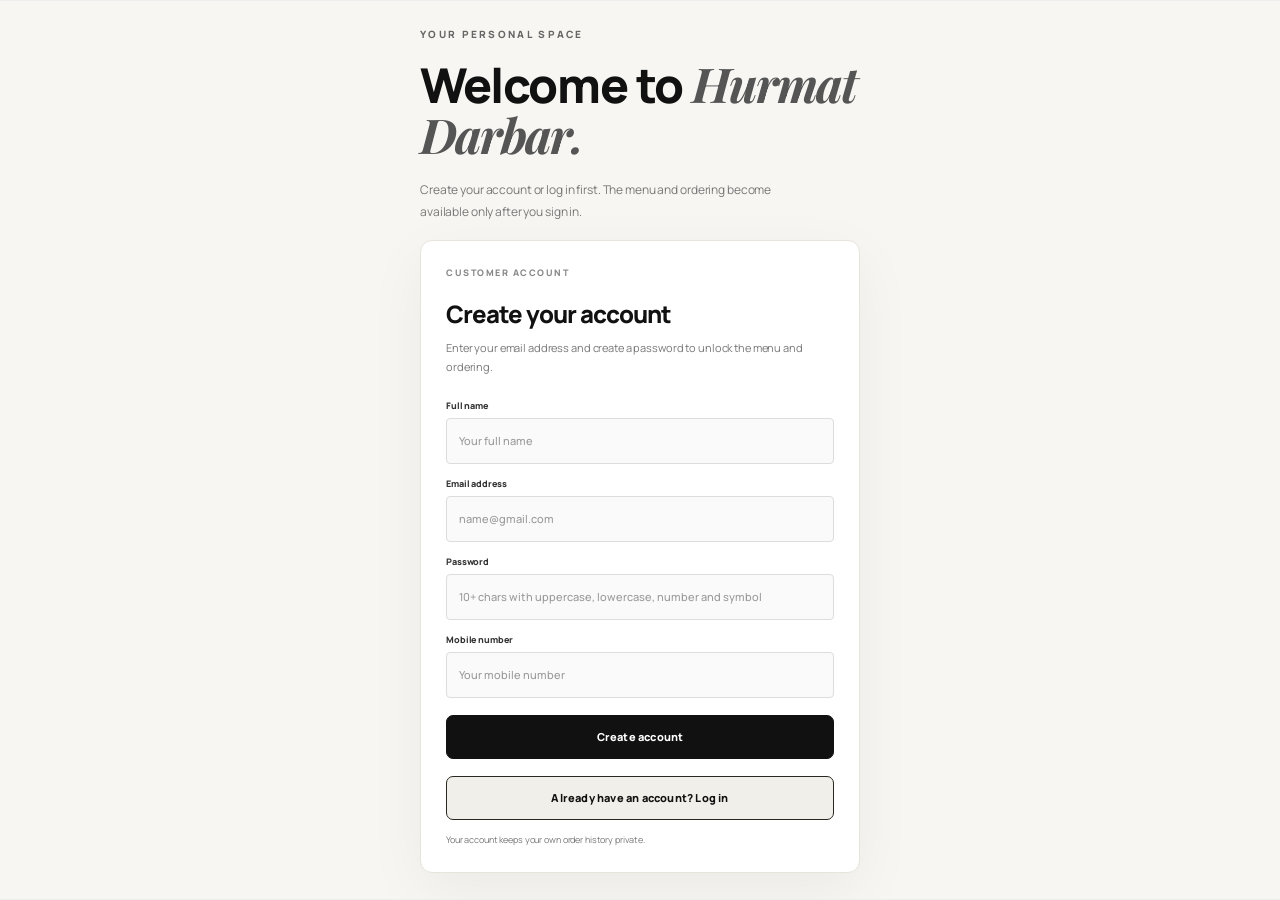
==== hurmat-darbar/index.html @ 120ab7a5 "Add customer notification center and alerts controls" ====
<!doctype html>
<html lang="en">
<head>
<meta charset="utf-8"><meta name="viewport" content="width=device-width,initial-scale=1"><meta name="theme-color" content="#ffffff">
<meta name="description" content="Order food online from Hurmat Darbar, Uri. Browse the menu, add favourites to your bag and place your order.">
<title>Order Online | Hurmat Darbar</title>
<link rel="preconnect" href="https://fonts.googleapis.com"><link rel="preconnect" href="https://fonts.gstatic.com" crossorigin>
<link href="https://fonts.googleapis.com/css2?family=Manrope:wght@400;500;600;700;800&family=Playfair+Display:wght@600;700;800&display=swap" rel="stylesheet">
<link rel="stylesheet" href="styles.css?v=customer-auth-fix-20261101-8">
<style id="mandatory-customer-auth-lock">body.customer-locked{overflow:hidden!important}body.customer-locked>header,body.customer-locked>footer,body.customer-locked>main>*:not(#my-account),body.customer-locked>#cart-panel,body.customer-locked>#cart-scrim,body.customer-locked>#mobile-cart-bar,body.customer-locked>#order-success{display:none!important}body.customer-locked>main{display:block!important}body.customer-locked #my-account{position:fixed!important;inset:0!important;z-index:99999!important;display:flex!important;flex-direction:column!important;justify-content:center!important;overflow-y:auto!important;margin:0!important;padding:28px 18px!important;background:#f7f6f2!important;color:#171717!important}</style><link rel="manifest" href="manifest.webmanifest"><link rel="icon" href="assets/hurmat-logo-repo.png" type="image/png">
<link rel="apple-touch-icon" href="assets/hurmat-logo-repo.png"><meta name="apple-mobile-web-app-capable" content="yes"><meta name="apple-mobile-web-app-status-bar-style" content="default">
</head>
<body class="customer-locked">
<header class="top">
  <a class="logo" href="#home" aria-label="Hurmat Darbar home"><img class="brand-logo" src="assets/hurmat-logo-repo.png" alt="Hurmat Darbar logo" width="48" height="48"><span>HURMAT <b>DARBAR</b><small>URI · JAMMU & KASHMIR</small></span></a>
  <nav aria-label="Main navigation"><a href="#menu">Order food</a><a href="#services">Reservations</a><a href="#my-account">My Account</a><a href="#my-orders">My Orders</a><a href="#visit">Find us</a></nav>
  <button class="cart-trigger" id="open-cart" type="button">Your bag <b id="cart-count">0</b></button>
  <a class="top-cta" href="tel:+919797151590">Call restaurant ↗</a>
  <button class="hamb" type="button" aria-label="Toggle navigation">☰</button>
</header>
<main id="home">
  <section class="menu" id="menu">
    <div class="section-head"><div><p class="eyebrow">HURMAT DARBAR · URI</p><h2>Our <span>Menu.</span></h2><p class="menu-intro">Fresh choices from our restaurant. Select your favourites to order.</p></div></div>
    <div class="menu-discovery"><div class="menu-search-label"><b>Find a dish</b></div></div>
    <div class="categories" id="menu-categories" aria-label="Menu categories"><button class="chip active" data-cat="all">All items</button></div>
    <div id="menu-status" class="menu-status" role="status">Loading the live restaurant menu…</div>
    <div id="menu-grid" class="menu-grid" aria-live="polite"></div>
    <div class="menu-end"><span>HURMAT DARBAR · URI</span><span>More dishes. More reasons to gather.</span></div>
  </section>
<section class="customer-tools" id="services">
    <div class="section-head"><div><p class="eyebrow">A LITTLE MORE SERVICE</p><h2>Here when<br><span>you need us.</span></h2></div><span class="menu-side-note"><span>02 / SERVICES</span><b>Stay connected<br>with our team.</b></span></div>
    <div class="service-grid">
      <form class="service-card" id="reservation-form"><div class="service-kicker">01 · TABLE BOOKINGS</div><h3>Book a table</h3><p>Send a reservation request. Our restaurant team will confirm it with you.</p><label for="res-name">Your name</label><input id="res-name" required minlength="2" maxlength="80" placeholder="Full name"><label for="res-phone">Mobile number</label><input id="res-phone" required type="tel" inputmode="tel" placeholder="10-digit mobile number"><div class="service-two"><div><label for="res-party">Guests</label><input id="res-party" type="number" min="1" max="30" value="2" required></div><div><label for="res-time">Date and time</label><input id="res-time" type="datetime-local" required></div></div><label for="res-notes">Notes (optional)</label><textarea id="res-notes" maxlength="300" placeholder="Any special request"></textarea><button class="btn primary" type="submit">Request a table ↗</button><small id="res-message">Your request is sent to the restaurant for confirmation.</small></form>
      <form class="service-card" id="tracking-form"><div class="service-kicker">02 · ORDER UPDATES</div><h3>Track your order</h3><p>Already placed an order? Use the tracking reference from your confirmation.</p><label for="tracking-token">Tracking reference</label><input id="tracking-token" required minlength="16" maxlength="80" placeholder="Paste your tracking reference"><button class="btn primary" type="submit">Find my order ↗</button><div id="tracking-result" class="tracking-result" aria-live="polite"></div><small>Keep your tracking reference private. Anyone with it can view the order status.</small></form>
    </div>
  </section>
  <section class="customer-tools" id="my-account">
    <div class="section-head"><div><p class="eyebrow">YOUR PERSONAL SPACE</p><h2>Welcome to <span>Hurmat Darbar.</span></h2><p class="menu-intro">Create your account or log in first. The menu and ordering become available only after you sign in.</p></div></div>
    <div class="service-grid">
      <form class="service-card" id="customer-auth-form">
        <div class="service-kicker">CUSTOMER ACCOUNT</div><h3 id="customer-auth-title">Create your account</h3>
        <p id="customer-auth-help">Enter your email address and create a password to unlock the menu and ordering.</p>
        <label for="account-name">Full name</label><input id="account-name" autocomplete="name" maxlength="80" placeholder="Your full name">
        <label for="account-email">Email address</label><input id="account-email" type="email" autocomplete="email" required placeholder="name@gmail.com">
        <label for="account-password">Password</label><input id="account-password" type="password" autocomplete="new-password" minlength="10" required placeholder="10+ chars with uppercase, lowercase, number and symbol">
        <label for="account-phone">Mobile number</label><input id="account-phone" type="tel" inputmode="tel" autocomplete="tel" maxlength="20" placeholder="Your mobile number">
        <button class="btn primary" id="customer-auth-submit" type="submit">Create account</button>
        <button class="btn ghost" id="customer-auth-switch" type="button">Already have an account? Log in</button>
        
        <small id="customer-auth-message" role="status">Your account keeps your own order history private.</small>
      </form>
      <div class="service-card" id="customer-profile-card">
        <div class="service-kicker">PROFILE & SUPPORT</div><h3>Your profile</h3><p id="customer-profile-summary">Sign in to view and update your customer details.</p>
        <label for="profile-name">Display name</label><input id="profile-name" maxlength="80" placeholder="Your name">
        <label for="profile-phone">Mobile number</label><input id="profile-phone" type="tel" maxlength="20" placeholder="Mobile number">
        <button class="btn primary" id="profile-save" type="button">Save profile</button>
        <button class="btn ghost" id="customer-auth-logout" type="button" hidden>Log out</button>
        <div class="service-kicker" style="margin-top:18px">CONTACT SUPPORT</div>
        <p>For order changes, cancellations and refund questions, contact the restaurant team.</p>
        <p><a href="tel:+919797151590">Call +91 97971 51590</a><br><a href="mailto:darbarhurmat@gmail.com">Email support</a></p>
      </div>
    </div>
  </section>
  <section class="customer-tools my-orders-section" id="my-orders">
    <div class="section-head"><div><p class="eyebrow">YOUR HURMAT DARBAR ACCOUNT</p><h2>My <span>Orders.</span></h2><p class="menu-intro">Your order status and payment verification update automatically.</p></div></div>
    <div id="my-orders-list" class="my-orders-list" aria-live="polite"><p class="my-orders-empty">Loading your orders…</p></div>
  </section>
  <section class="customer-tools" id="customer-notifications" hidden><div class="section-head"><div><p class="eyebrow">LIVE ORDER UPDATES</p><h2>Your <span>Notifications.</span></h2><p class="menu-intro">Order, delivery, availability and refund updates in one place.</p></div><button class="btn ghost" id="enable-customer-alerts" type="button">Enable browser alerts</button></div><div id="customer-notifications-list" class="customer-notifications-list" aria-live="polite"><p class="my-orders-empty">Sign in to view notifications.</p></div><small class="notification-note">Browser alerts work while this website is open. Background push notifications require additional secure server configuration.</small></section>
  <section class="visit" id="visit"><div><p class="eyebrow">COME BY AND SAY HELLO</p><h2>Meet us<br><span>in Uri.</span></h2><p>For questions about your order, delivery coverage or reservations, contact the restaurant team.</p><a class="btn light" href="https://www.google.com/maps/search/?api=1&query=Hurmat+Darbar+Uri+Jammu+Kashmir" target="_blank" rel="noopener">Get directions ↗</a></div><div class="details"><div><small>ADDRESS</small><p>Opposite Tehsil,<br>Uri, Baramulla, J&K – 193123</p></div><div><small>PHONE</small><p><a href="tel:+919797151590">+91 97971 51590</a></p></div><div><small>EMAIL</small><p><a href="mailto:darbarhurmat@gmail.com">darbarhurmat@gmail.com</a></p></div><div><small>HOURS</small><p>Every day<br>9:00 AM – 11:00 PM</p></div></div></section>
</main>
<aside class="cart-panel" id="cart-panel" aria-label="Your shopping bag" aria-modal="true">
  <div class="cart-head"><div><p class="eyebrow">YOUR ORDER</p><h2>Your <span>cart.</span></h2><small id="cart-header-count" class="cart-header-count">0 items</small></div><button id="close-cart" type="button" aria-label="Close cart">×</button></div>
  <div id="cart-lines" class="cart-lines"></div>
  <div class="cart-summary">
    <div class="summary-title">Order summary</div>
    <p>Subtotal <b id="cart-subtotal">₹0</b></p><p>Delivery fee <b id="delivery-fee-label">₹30</b></p><p class="cart-total">Total <b id="cart-total">₹0</b></p>
    <small class="fee-note">Final delivery coverage and fee are checked by the restaurant system.</small>
    <div class="checkout-fields"><div class="checkout-title">Delivery details</div>
      <label for="customer-name">Your name</label><input id="customer-name" autocomplete="name" placeholder="Enter your full name">
      <label for="customer-phone">Mobile number</label><input id="customer-phone" type="tel" inputmode="tel" autocomplete="tel" placeholder="10-digit mobile number">
      <label for="customer-address">Delivery address / landmark</label><textarea id="customer-address" autocomplete="street-address" placeholder="House, street, landmark, Uri"></textarea>
      <label for="customer-notes">Order notes (optional)</label><textarea id="customer-notes" placeholder="Any special request"></textarea>
    </div>
    <button id="checkout" class="checkout-btn" type="button">Place order</button>
    <small id="order-footnote">Your order is sent securely to the restaurant. Available payment methods are shown here.</small>
  </div>
</aside>
<div id="cart-scrim" class="cart-scrim"></div>
<button id="mobile-cart-bar" class="mobile-cart-bar" type="button" aria-label="Open your bag"><span><b id="mobile-cart-count">0 items</b><small>View your bag</small></span><strong id="mobile-cart-total">₹0</strong><span class="mobile-cart-arrow">→</span></button>
<div id="order-success" class="order-success" role="dialog" aria-modal="true" aria-labelledby="success-title" hidden>
  <div class="success-card"><div class="success-mark">✓</div><p class="eyebrow">ORDER RECEIVED</p><h2 id="success-title">You're all set.</h2><p id="success-copy">Your order has been sent to Hurmat Darbar.</p><div class="success-reference"><small>YOUR TRACKING REFERENCE</small><code id="success-token"></code><button id="copy-tracking" type="button">Copy reference</button></div><button id="success-close" class="checkout-btn" type="button">Continue browsing</button></div>
</div>
<nav class="customer-bottom-nav" id="customer-bottom-nav" aria-label="Customer dashboard" hidden><button type="button" data-customer-tab="menu"><span>⌂</span><small>Menu</small></button><button type="button" data-customer-tab="profile" class="active"><span>◉</span><small>My Profile</small></button><button type="button" data-customer-tab="orders"><span>▤</span><small>My Orders</small></button><button type="button" data-customer-tab="notifications"><span>♢</span><small>Alerts <b id="customer-notification-count" hidden>0</b></small></button></nav>
<footer><a class="logo" href="#home"><img class="brand-logo" src="assets/hurmat-logo-repo.png" alt="Hurmat Darbar logo" width="48" height="48"><span>HURMAT <b>DARBAR</b><small>URI · JAMMU & KASHMIR</small></span></a><p>Good food. Warm hospitality. Memorable moments.</p><span>© <span id="year"></span> Hurmat Darbar · <a href="tel:+919797151590" aria-label="Contact restaurant">Contact restaurant</a></span></footer>
<script type="module" src="script.js?v=customer-auth-fix-20261101-8"></script>
</body></html>
---- hurmat-darbar/styles.css ----
@import url('https://fonts.googleapis.com/css2?family=Manrope:wght@400;500;600;700;800&family=DM+Serif+Display:ital@0;1&display=swap');
:root{--ink:#211f18;--muted:#777367;--cream:#f5f1e8;--paper:#fbf9f4;--gold:#b58a4b;--line:#ded8ca}*{box-sizing:border-box}html{scroll-behavior:smooth}body{margin:0;background:var(--paper);color:var(--ink);font-family:'DM Sans',sans-serif}a{color:inherit;text-decoration:none}.top{height:88px;padding:0 7vw;display:flex;align-items:center;justify-content:space-between;border-bottom:1px solid var(--line);background:#fbf9f4;position:sticky;top:0;z-index:5}.logo{display:flex;align-items:center;gap:12px;font-size:13px;letter-spacing:2px}.logo small{display:block;font-size:8px;letter-spacing:2.2px;color:var(--muted);margin-top:5px}.seal{width:42px;height:42px;border:1px solid var(--gold);border-radius:50%;display:grid;place-items:center;color:var(--gold);font-family:'Playfair Display';font-size:17px}.top nav{display:flex;gap:35px;font-size:12px;color:#5f5a4f}.top nav a:hover,.details a:hover{color:var(--gold)}.top-cta{font-size:11px;border-bottom:1px solid var(--gold);padding:10px 0}.hamb{display:none;background:none;border:0;font-size:23px}.hero{min-height:610px;background:var(--cream);padding:80px 10vw;display:grid;grid-template-columns:1fr 1fr;gap:6vw;align-items:center;overflow:hidden}.eyebrow{font-size:9px;letter-spacing:3px;font-weight:700;color:var(--gold)}h1,h2{font-family:'Playfair Display',serif;font-weight:500;letter-spacing:-1.8px}h1{font-size:clamp(48px,6vw,79px);line-height:1.06;margin:25px 0}h1 i,h2 i{color:var(--gold);font-weight:500}.lead{max-width:420px;color:#706b60;line-height:1.9;font-size:14px}.actions{display:flex;gap:13px;margin-top:32px}.btn{display:inline-flex;gap:24px;align-items:center;padding:16px 21px;font-size:11px;font-weight:700;transition:.25s}.btn:hover{transform:translateY(-3px)}.gold{background:var(--gold);color:white}.outline{border:1px solid #c8c0b1}.hours{font-size:9px;letter-spacing:1.5px;color:var(--muted);margin-top:45px}.hours b{color:var(--ink);margin-left:12px}.dot{display:inline-block;width:7px;height:7px;background:#68875c;border-radius:50%;margin-right:9px}.hero-art{height:430px;position:relative;display:grid;place-items:center}.art-frame{width:min(100%,430px);height:390px;background:#403a2b;padding:15px;transform:rotate(2deg);box-shadow:0 25px 65px #38302025}.art-inner{height:100%;border:1px solid #c9a66c88;display:flex;flex-direction:column;align-items:center;justify-content:center;color:#f7edda;text-align:center;background:radial-gradient(ellipse at center,#6d5a3d,#29271f 70%)}.art-kicker,.art-sub{font-size:9px;letter-spacing:4px;color:#d7b77e}.art-big{font-family:'Playfair Display';font-size:48px;line-height:1.15;margin:35px 0}.art-stamp{position:absolute;bottom:4px;right:-10px;background:#b58a4b;color:white;border-radius:50%;width:105px;height:105px;display:grid;place-items:center;text-align:center;font-size:9px;letter-spacing:2px;line-height:1.7;transform:rotate(10deg)}.intro{text-align:center;padding:115px 20px}.intro h2,.section-head h2,.visit h2{font-size:clamp(39px,5vw,58px);line-height:1.14;margin:20px 0}.intro>p:last-child{max-width:510px;margin:auto;color:var(--muted);font-size:13px;line-height:2}.menu{background:#f0ece3;padding:90px 10vw}.section-head{display:flex;align-items:end;justify-content:space-between}.menu-tag{font-size:9px;letter-spacing:2px;color:var(--muted);padding-bottom:22px}.categories{display:flex;gap:9px;flex-wrap:wrap;margin:35px 0 25px}.chip{border:1px solid #d5cebf;background:transparent;padding:11px 15px;border-radius:30px;font:11px 'DM Sans';color:#625d52;cursor:pointer}.chip.active,.chip:hover{background:var(--ink);color:white;border-color:var(--ink)}.menu-note{background:#faf8f2;border:1px solid var(--line);padding:32px;display:flex;gap:22px;align-items:flex-start}.note-icon{font-size:25px;color:var(--gold)}.menu-note h3{font-family:'Playfair Display';font-size:22px;font-weight:500;margin:0 0 9px}.menu-note p,.menu-foot{font-size:12px;color:var(--muted);line-height:1.9;margin:0}.menu-foot{margin-top:20px}.menu-foot a{color:var(--ink);text-decoration:underline}.visit{padding:100px 10vw;display:grid;grid-template-columns:1fr 1fr;gap:10vw}.visit>div:first-child>p:not(.eyebrow){font-size:13px;line-height:1.9;color:var(--muted);max-width:350px;margin-bottom:28px}.dark{background:var(--ink);color:white}.details{display:grid;grid-template-columns:1fr 1fr;gap:35px;align-content:center}.details small{font-size:9px;letter-spacing:2px;color:var(--gold)}.details p{font-size:12px;line-height:1.9;color:#696457}footer{border-top:1px solid var(--line);padding:35px 7vw;display:flex;align-items:center;justify-content:space-between}footer>p,footer>span{font-size:10px;color:var(--muted)}@media(max-width:760px){.top{height:72px;padding:0 6vw}.top nav,.top-cta{display:none}.hamb{display:block}.top.nav-open nav{display:flex;position:absolute;top:71px;left:0;right:0;background:var(--paper);padding:22px 7vw;flex-direction:column;gap:20px;border-bottom:1px solid var(--line)}.hero{padding:65px 7vw 55px;grid-template-columns:1fr;gap:35px}.hero-art{height:330px}.art-frame{height:300px}.art-big{font-size:39px}.intro{padding:80px 8vw}.menu{padding:70px 7vw}.section-head{display:block}.menu-tag{display:block;padding:0}.visit{padding:75px 7vw;grid-template-columns:1fr;gap:35px}.details{gap:20px}footer{padding:30px 7vw;gap:20px;flex-wrap:wrap}footer>p{order:3;width:100%}}
.menu-status{padding:24px 0;color:var(--muted);font-size:13px}.menu-grid{display:grid;grid-template-columns:repeat(2,minmax(0,1fr));gap:14px}.menu-card{background:#fbf9f4;border:1px solid var(--line);padding:20px;display:flex;justify-content:space-between;gap:14px;align-items:flex-start}.menu-card h3{font:500 18px 'Playfair Display',serif;margin:0 0 7px}.menu-card p{font-size:11px;line-height:1.6;color:var(--muted);margin:0}.menu-card .price{white-space:nowrap;font-size:12px;font-weight:700;color:var(--gold)}.menu-card .variant{display:block;font-size:10px;color:var(--muted);margin-top:5px}.menu-card .food-tag{display:inline-block;font-size:8px;letter-spacing:1px;text-transform:uppercase;color:#68875c;margin-bottom:8px}.menu-card .food-tag.nonveg{color:#a65c4d}.menu-empty{padding:25px;background:#fbf9f4;color:var(--muted);font-size:13px}@media(max-width:600px){.menu-grid{grid-template-columns:1fr}.menu-card{padding:17px}}
.cart-trigger{border:1px solid var(--line);background:#fff;padding:11px 15px;font:600 11px 'DM Sans';cursor:pointer}.cart-trigger b{background:var(--ink);color:#fff;padding:4px 7px;border-radius:50%;margin-left:6px}.menu-tools{margin:24px 0}.menu-search{width:min(100%,360px);padding:13px;border:1px solid var(--line);background:#fff;font:12px 'DM Sans'}.menu-grid{grid-template-columns:repeat(3,minmax(0,1fr));gap:18px}.menu-card{display:block;padding:0;overflow:hidden;background:#fff}.food-photo{height:170px;background:#e8e0d2 center/cover no-repeat}.food-body{padding:17px}.food-body h3{font:600 18px 'Playfair Display';margin:0 0 8px}.food-body p{min-height:30px}.food-bottom{display:flex;justify-content:space-between;align-items:center;margin-top:15px}.price-stack{font-size:13px;font-weight:700}.price-stack small{display:block;color:var(--muted);font-size:10px;font-weight:400;margin-top:4px}.add-btn,.checkout-btn{border:0;background:var(--ink);color:white;padding:11px 15px;font:600 11px 'DM Sans';cursor:pointer}.cart-panel{position:fixed;z-index:20;right:0;top:0;width:min(440px,100%);height:100dvh;background:#fbf9f4;box-shadow:-15px 0 50px #0002;transform:translateX(110%);transition:.25s;padding:24px;display:flex;flex-direction:column}.cart-panel.open{transform:none}.cart-scrim{position:fixed;inset:0;background:#0007;z-index:19;opacity:0;pointer-events:none}.cart-scrim.open{opacity:1;pointer-events:auto}.cart-head{display:flex;justify-content:space-between;align-items:center;border-bottom:1px solid var(--line)}.cart-head h2{font:36px 'Playfair Display'}.cart-head button{border:0;background:none;font-size:30px}.cart-lines{overflow:auto;flex:1}.cart-line{display:flex;justify-content:space-between;align-items:center;padding:15px 0;border-bottom:1px solid var(--line);font-size:12px}.cart-line small{display:block;color:var(--muted);margin-top:5px}.qty-control{display:flex;align-items:center;gap:9px}.qty-control button{width:28px;height:28px;background:#fff;border:1px solid var(--line)}.cart-summary{border-top:1px solid var(--line);padding-top:12px}.cart-summary p{display:flex;justify-content:space-between;font-size:12px}.cart-summary .cart-total{font-size:17px;font-weight:bold}.cart-summary small{font-size:10px;color:var(--muted);line-height:1.6}.cart-summary label{display:block;font-size:10px;font-weight:bold;margin:10px 0 5px}.cart-summary input,.cart-summary textarea{width:100%;padding:11px;border:1px solid var(--line);font:12px 'DM Sans'}.checkout-btn{width:100%;margin:14px 0;background:var(--gold)}@media(max-width:900px){.menu-grid{grid-template-columns:repeat(2,minmax(0,1fr))}}@media(max-width:600px){.menu-grid{grid-template-columns:1fr}.cart-panel{padding:18px}}

/* Premium menu refresh */
:root{--ink:#191a17;--muted:#77786e;--cream:#f4f1e9;--paper:#fcfbf7;--gold:#a77b3d;--line:#e5e0d5}
body{font-family:'Manrope',sans-serif;letter-spacing:-.12px}
h1,h2,.intro h2,.section-head h2,.visit h2{font-family:'DM Serif Display',serif;letter-spacing:-1.2px}
.top{backdrop-filter:blur(18px);background:#fcfbf7ed;box-shadow:0 5px 24px #24211608}
.logo{font-weight:800;letter-spacing:1.6px}
.hero{background:linear-gradient(115deg,#f4f1e9 0%,#f8f5ed 55%,#ece5d8 100%)}
.hero-art .art-frame{border-radius:3px;box-shadow:0 28px 70px #30291c30}
.menu{background:#f5f2eb}
.menu .section-head h2{font-size:clamp(43px,5.2vw,64px)}
.categories{gap:10px}
.chip{border-radius:7px;background:#fcfbf7;font-weight:700;letter-spacing:.1px}
.chip.active,.chip:hover{background:#20211c}
.menu-grid{gap:20px}
.menu-card{border:1px solid #e7e2d8;border-radius:13px;box-shadow:0 7px 24px #29251a08;transition:transform .25s,box-shadow .25s;position:relative}
.menu-card:hover{transform:translateY(-5px);box-shadow:0 18px 38px #29251a15}
.food-photo{height:190px;background-color:#e8e2d6}
.food-body{padding:19px}
.food-body h3{font-family:'DM Serif Display',serif;font-size:21px;letter-spacing:-.2px}
.food-body p{font-size:11px;line-height:1.75;color:#77786e}
.food-bottom{gap:10px;align-items:center;flex-wrap:wrap}
.price-stack{font-size:14px;color:#24251f}
.add-btn{border-radius:7px;background:#20211c;padding:12px 18px;font-weight:800}
.add-btn:hover,.checkout-btn:hover{background:#9b713b}
.food-type{display:inline-flex;align-items:center;gap:6px;font:800 9px 'Manrope';letter-spacing:1px;text-transform:uppercase;margin-bottom:10px}
.food-type:before{content:"";width:9px;height:9px;border:1px solid currentColor;display:inline-block;border-radius:2px}
.food-type.veg{color:#287a45}.food-type.veg:before{background:#287a45;box-shadow:inset 0 0 0 2px #fff}
.food-type.nonveg{color:#b44a3d}.food-type.nonveg:before{background:#b44a3d;box-shadow:inset 0 0 0 2px #fff}
.variant-select{width:100%;margin-top:12px;padding:10px 11px;border:1px solid #e5e0d5;border-radius:6px;background:#fcfbf7;color:#34352e;font:600 11px 'Manrope'}
.cart-panel{border-radius:16px 0 0 16px}
.checkout-btn{border-radius:7px}
@media(max-width:600px){.food-photo{height:205px}.food-body{padding:17px}.menu-grid{gap:14px}}

.food-photo{position:relative;overflow:hidden}.food-photo-img{display:block;width:100%;height:100%;object-fit:cover}.food-photo.photo-unavailable{display:grid;place-items:center;color:#77786e;font-size:11px;background:linear-gradient(135deg,#e8e2d6,#f5f2eb)}

/* Mobile ordering and photo-safe presentation */
.food-photo{height:174px;display:grid;place-items:center;overflow:hidden;background:radial-gradient(circle at 50% 45%,#756346 0,#403a2b 48%,#25231d 100%)}
.photo-placeholder{position:relative}
.photo-label{font:600 10px Manrope,sans-serif;letter-spacing:4px;color:#e7d2a9;border:1px solid #d4b77c88;padding:12px 18px}
.food-type{display:inline-block;font:700 9px Manrope,sans-serif;letter-spacing:1px;margin-bottom:9px;color:#52734c}
.food-type.nonveg{color:#a65c4d}
.variant-select{width:100%;margin-top:12px;padding:10px;border:1px solid var(--line);background:#fbf9f4;color:var(--ink);font:12px Manrope,sans-serif}
.add-btn:disabled{opacity:.45;cursor:not-allowed}
.cart-summary input,.cart-summary textarea{width:100%;padding:12px;margin:7px 0 14px;border:1px solid var(--line);background:#fff;color:var(--ink);font:13px Manrope,sans-serif;border-radius:4px}
.cart-summary textarea{min-height:72px;resize:vertical}
.cart-summary label{display:block;font-size:11px;font-weight:700;margin-top:7px}
.cart-panel{overflow-y:auto;padding-bottom:max(22px,env(safe-area-inset-bottom))}
@media(max-width:760px){.menu-grid{grid-template-columns:repeat(2,minmax(0,1fr));gap:10px}.food-photo{height:130px}.food-body{padding:13px}.food-body h3{font-size:16px}.cart-trigger{padding:9px 10px}.logo{font-size:11px;letter-spacing:1.2px}.seal{width:36px;height:36px}}
@media(max-width:420px){.menu-grid{grid-template-columns:1fr}.food-photo{height:155px}.food-body{padding:16px}.cart-panel{width:100%}.cart-summary{padding-bottom:calc(20px + env(safe-area-inset-bottom))}}


/* HURMAT DARBAR — emerald glassmorphism visual layer */
:root{
 --ink:#f5f1e7;--muted:#c1c8bd;--cream:#101d18;--paper:#0b1511;
 --gold:#d5b16d;--line:#ffffff25;
 --glass:rgba(255,255,255,.075);--glass-strong:rgba(255,255,255,.12);
}
html{background:#0b1511}
body{
 color:var(--ink);
 background:
  radial-gradient(ellipse at 12% 8%,rgba(35,104,73,.38),transparent 36%),
  radial-gradient(ellipse at 88% 35%,rgba(174,132,62,.18),transparent 32%),
  linear-gradient(145deg,#09140f 0%,#14271e 48%,#0b1511 100%);
 background-attachment:fixed;
}
.top{
 background:rgba(10,24,17,.62);border-bottom:1px solid #ffffff20;
 backdrop-filter:blur(24px) saturate(150%);-webkit-backdrop-filter:blur(24px) saturate(150%);
 box-shadow:0 12px 40px #0003;
}
.logo,.top nav,.top-cta{color:#f5f1e7}
.logo small{color:#b8c1b7}
.seal{border-color:#d5b16d;color:#e6c783;box-shadow:0 0 24px #d5b16d20}
.top nav a:hover,.details a:hover{color:#e6c783}
.cart-trigger,.hamb{
 color:#f5f1e7;background:rgba(255,255,255,.08);
 border:1px solid #ffffff30;border-radius:12px;
 backdrop-filter:blur(16px);-webkit-backdrop-filter:blur(16px);
}
.cart-trigger b{background:#d5b16d;color:#172019}
.hero{
 position:relative;
 background:linear-gradient(120deg,rgba(15,40,28,.62),rgba(22,35,27,.35));
 border-bottom:1px solid #ffffff18;
}
.hero:before{
 content:"";position:absolute;inset:0;pointer-events:none;
 background:radial-gradient(circle at 78% 42%,#d5b16d18,transparent 35%);
}
.hero-copy,.hero-art{position:relative;z-index:1}
.eyebrow{color:#e2c17f}
h1,h2{color:#f8f3e8}
h1 i,h2 i{color:#e0bd78}
.lead,.intro>p:last-child,.visit>div:first-child>p:not(.eyebrow){color:#c0c8bd}
.btn{border-radius:12px}
.gold{color:#172019;background:linear-gradient(135deg,#e4c987,#b98b48);box-shadow:0 12px 30px #d5b16d25}
.outline{color:#f5f1e7;border:1px solid #ffffff48;background:#ffffff0d;backdrop-filter:blur(14px)}
.hours{color:#b8c1b7}.hours b{color:#f5f1e7}
.dot{background:#82c49a;box-shadow:0 0 12px #82c49a88}
.art-frame{
 background:rgba(255,255,255,.09);border:1px solid #ffffff38;
 border-radius:24px;padding:13px;transform:rotate(1deg);
 box-shadow:0 30px 90px #0007,inset 0 1px #ffffff45;
 backdrop-filter:blur(20px);-webkit-backdrop-filter:blur(20px);
}
.art-inner{
 border-radius:16px;border:1px solid #e4c78366;
 background:linear-gradient(145deg,rgba(33,79,54,.9),rgba(13,29,21,.9));
 box-shadow:inset 0 0 70px #d5b16d12;
}
.art-kicker,.art-sub{color:#e8cb8e}
.art-big{color:#fff8e9}
.art-stamp{
 background:rgba(205,166,93,.82);color:#142119;
 border:1px solid #f7dfaa99;box-shadow:0 15px 40px #0005;
 backdrop-filter:blur(16px);
}
.intro{background:linear-gradient(180deg,#0d1b14aa,#101e17aa)}
.menu{
 background:linear-gradient(145deg,rgba(255,255,255,.055),rgba(255,255,255,.025));
 border-top:1px solid #ffffff17;border-bottom:1px solid #ffffff17;
}
.menu-tag,.menu-status,.menu-foot{color:#bac3b8}
.menu-foot a{color:#f1d99e}
.chip{
 color:#e7e7db;background:rgba(255,255,255,.055);
 border:1px solid #ffffff2b;border-radius:999px;
 backdrop-filter:blur(14px);-webkit-backdrop-filter:blur(14px);
}
.chip.active,.chip:hover{
 color:#182119;background:linear-gradient(135deg,#e3c783,#b98a49);
 border-color:#e3c783;
}
.menu-search{
 color:#f5f1e7;background:rgba(255,255,255,.075);
 border:1px solid #ffffff35;border-radius:12px;
 backdrop-filter:blur(16px);-webkit-backdrop-filter:blur(16px);
}
.menu-search::placeholder{color:#b7c0b5}
.menu-card{
 color:#f5f1e7;background:linear-gradient(145deg,rgba(255,255,255,.13),rgba(255,255,255,.045));
 border:1px solid #ffffff30;border-radius:18px;
 box-shadow:0 16px 45px #0003,inset 0 1px #ffffff30;
 backdrop-filter:blur(20px) saturate(135%);-webkit-backdrop-filter:blur(20px) saturate(135%);
}
.menu-card:hover{box-shadow:0 24px 55px #0006,inset 0 1px #ffffff45}
.food-photo{border-bottom:1px solid #ffffff20;background:linear-gradient(135deg,#244532,#15251c)}
.food-body h3{color:#fff7e9}
.food-body p,.price-stack small{color:#c0c8bd}
.price-stack{color:#f1d99e}
.add-btn,.checkout-btn{
 color:#172019;background:linear-gradient(135deg,#e4c987,#b98b48);
 border-radius:10px;box-shadow:0 8px 22px #0002;
}
.add-btn:hover,.checkout-btn:hover{background:linear-gradient(135deg,#f0d99e,#c99b57)}
.variant-select{
 color:#f5f1e7;background:rgba(9,22,15,.72);
 border:1px solid #ffffff35;border-radius:9px;
}
.food-type.veg{color:#8ed3a0}.food-type.nonveg{color:#f0a18f}
.visit{
 background:linear-gradient(135deg,rgba(21,54,37,.56),rgba(255,255,255,.035));
 border-top:1px solid #ffffff1c;
}
.details small{color:#e3c783}
.details p{color:#c0c8bd}
.dark{
 color:#172019;background:linear-gradient(135deg,#e4c987,#b98b48);
 border-radius:12px;
}
footer{
 color:#f5f1e7;background:rgba(5,15,10,.55);
 border-top:1px solid #ffffff20;
 backdrop-filter:blur(18px);-webkit-backdrop-filter:blur(18px);
}
footer>p,footer>span{color:#b8c1b7}
.cart-panel{
 color:#f5f1e7;background:rgba(13,29,21,.94);
 border-left:1px solid #ffffff30;border-radius:22px 0 0 22px;
 box-shadow:-25px 0 70px #0008;
 backdrop-filter:blur(28px);-webkit-backdrop-filter:blur(28px);
}
.cart-head{border-color:#ffffff25}
.cart-head button{color:#f5f1e7}
.cart-line{border-color:#ffffff20}
.cart-line small{color:#bac3b8}
.qty-control button{
 color:#f5f1e7;background:#ffffff12;border:1px solid #ffffff35;border-radius:8px;
}
.cart-summary{border-color:#ffffff25}
.cart-summary small{color:#bac3b8}
.cart-summary input,.cart-summary textarea{
 color:#f5f1e7;background:rgba(255,255,255,.08);
 border:1px solid #ffffff35;border-radius:9px;
}
.cart-summary input::placeholder,.cart-summary textarea::placeholder{color:#aeb9ad}
.payment-box{
 color:#f5f1e7!important;background:rgba(255,255,255,.09)!important;
 border:1px solid #e0bd7866!important;border-radius:16px!important;
 backdrop-filter:blur(18px);-webkit-backdrop-filter:blur(18px);
}
.payment-box p{color:#d1d8ce}
.cart-scrim{background:#020906b8}
.menu-empty{color:#d4dbd1;background:rgba(255,255,255,.06);border:1px solid #ffffff20;border-radius:12px}
@media(max-width:760px){
 .top.nav-open nav{color:#f5f1e7;background:rgba(11,27,19,.94);border-color:#ffffff25;backdrop-filter:blur(24px)}
 .hero{background:linear-gradient(145deg,rgba(15,40,28,.82),rgba(22,35,27,.55))}
 .art-frame{transform:none}
}
@media(prefers-reduced-motion:no-preference){
 .menu-card,.btn,.add-btn,.top nav a{transition:transform .28s ease,box-shadow .28s ease,background .28s ease}
 .menu-card:hover{transform:translateY(-7px)}
}


/* Food photography cards */
.food-photo{height:220px;position:relative;overflow:hidden;background:#10251d;border-radius:12px 12px 0 0}
.food-image{display:block;width:100%;height:100%;object-fit:cover;transition:transform .65s cubic-bezier(.2,.7,.2,1),filter .4s;filter:saturate(1.06) contrast(1.03)}
.menu-card:hover .food-image{transform:scale(1.07);filter:saturate(1.15) contrast(1.05)}
.food-description{min-height:42px;margin-top:8px!important;color:#77786e;line-height:1.7}
.menu-card{overflow:hidden}
.food-body{padding:20px}
.food-type{padding:6px 9px;border-radius:30px;background:#edf3ec}
.food-type.nonveg{background:#f7ece7}
.variant-select{max-width:100%;margin-top:14px;border:1px solid var(--line);border-radius:7px;padding:9px 11px;background:#fff;color:var(--ink);font:600 11px 'Manrope',sans-serif}
.add-btn{white-space:nowrap}
.menu-status{color:#657166}
@media(max-width:760px){.food-photo{height:205px}.menu-grid{gap:14px}.food-body{padding:16px}}
@media(prefers-reduced-motion:reduce){.food-image,.menu-card{transition:none}}


/* Customer menu + bag aligned with the Hurmat Darbar admin app */
:root{--admin-bg:#0e1b14;--admin-card:#17291f;--admin-line:#2a4436;--admin-gold:#d9b86c;--admin-cream:#f4efe0;--admin-muted:#9db1a5}
.menu{background:linear-gradient(145deg,rgba(16,34,25,.84),rgba(10,22,16,.9));}
.menu .section-head h2{color:var(--admin-cream);font-family:Manrope,sans-serif;font-weight:700;letter-spacing:-1.5px}
.menu .section-head h2 i{color:var(--admin-gold);font-family:'DM Serif Display',serif}
.menu-tag,.menu-status,.menu-foot{color:var(--admin-muted)}
.menu-grid{grid-template-columns:repeat(2,minmax(0,1fr));gap:14px;align-items:stretch}
.menu-card{min-width:0;background:linear-gradient(145deg,#1b3024,#14251c);border:1px solid #ffffff20;border-radius:15px;overflow:hidden;box-shadow:0 12px 32px #0003;backdrop-filter:blur(18px)}
.menu-card:hover{transform:translateY(-3px);box-shadow:0 18px 38px #0005}
.food-photo{height:170px;background:#17291f}
.food-image{width:100%;height:100%;display:block;object-fit:cover}
.food-body{padding:14px}
.food-body h3{font:700 16px/1.3 Manrope,sans-serif;color:var(--admin-cream);letter-spacing:-.3px;min-height:2.6em;display:-webkit-box;-webkit-line-clamp:2;-webkit-box-orient:vertical;overflow:hidden}
.food-body .food-description{font:400 10px/1.55 Manrope,sans-serif;color:var(--admin-muted);min-height:3.1em;display:-webkit-box;-webkit-line-clamp:2;-webkit-box-orient:vertical;overflow:hidden}
.food-type{font-size:8px;letter-spacing:1px}
.variant-select{margin-top:10px;padding:9px 10px;font-size:10px}
.food-bottom{display:flex;align-items:center;justify-content:space-between;gap:8px;margin-top:12px}
.price-stack{font:700 13px Manrope,sans-serif;color:var(--admin-gold);min-width:0}
.price-stack small{font:500 9px Manrope,sans-serif;color:var(--admin-muted)}
.menu-qty-control,.qty-control{display:flex;align-items:center;gap:7px;flex:none}
.menu-qty-control button,.qty-control button{width:30px;height:30px;display:grid;place-items:center;border:1px solid #d9b86c66;border-radius:9px;background:#d9b86c;color:#17251c;font:700 19px Manrope;cursor:pointer}
.menu-qty-control button:disabled{opacity:.3;cursor:not-allowed;background:#ffffff10;color:var(--admin-muted);border-color:#ffffff25}
.menu-qty-control .qty-value,.qty-control .qty-value{min-width:16px;text-align:center;color:var(--admin-cream);font:700 13px Manrope}
.cart-trigger{background:#17291f;color:var(--admin-cream);border:1px solid #d9b86c66;border-radius:10px}
.cart-trigger b{background:var(--admin-gold);color:#17251c}
.cart-panel{background:rgba(14,27,20,.98);border-left:1px solid var(--admin-line);color:var(--admin-cream)}
.cart-head{border-color:var(--admin-line)}
.cart-head h2{font:700 27px Manrope,sans-serif;letter-spacing:-.8px}
.cart-head h2 i{font-family:'DM Serif Display',serif;color:var(--admin-gold)}
.cart-head button{color:var(--admin-cream)}
.cart-line{gap:12px;border-color:var(--admin-line);font:600 12px Manrope,sans-serif}
.cart-item-info{min-width:0;overflow-wrap:anywhere}
.cart-line small{color:var(--admin-muted);font:500 10px Manrope,sans-serif}
.qty-control button{background:#d9b86c;color:#17251c;border:0}
.qty-control button:disabled{opacity:.35}
.cart-summary{background:linear-gradient(180deg,rgba(14,27,20,.75),#0e1b14);border-color:var(--admin-line)}
.cart-summary p{color:var(--admin-muted);font:500 12px Manrope,sans-serif}
.cart-summary p b{color:var(--admin-cream)}
.cart-summary .cart-total{font-size:16px;color:var(--admin-cream)}
.cart-summary .cart-total b{color:var(--admin-gold)}
.cart-summary label{color:var(--admin-muted);font:700 11px Manrope,sans-serif}
.cart-summary input,.cart-summary textarea,.payment-method{color:var(--admin-cream);background:#17291f;border:1px solid var(--admin-line);border-radius:9px;font:500 12px Manrope,sans-serif}
.cart-summary input::placeholder,.cart-summary textarea::placeholder{color:#809589}
.checkout-btn{background:var(--admin-gold);color:#17251c;border-radius:10px;font:800 13px Manrope,sans-serif;padding:14px}
.checkout-btn:disabled{opacity:.4;cursor:not-allowed}
.menu-empty{background:#17291f;border:1px solid var(--admin-line);color:var(--admin-muted)}
@media(max-width:900px){.menu-grid{grid-template-columns:repeat(2,minmax(0,1fr));gap:12px}.food-photo{height:145px}}
@media(max-width:600px){
 .menu{padding:58px 4.5vw}
 .menu-grid{grid-template-columns:repeat(2,minmax(0,1fr));gap:9px}
 .menu-card{border-radius:12px}
 .food-photo{height:112px}
 .food-body{padding:10px}
 .food-body h3{font-size:12px;min-height:2.6em}
 .food-body .food-description{font-size:9px;min-height:3.1em}
 .food-type{font-size:7px;margin-bottom:6px}
 .variant-select{padding:8px 6px;font-size:9px;margin-top:8px}
 .food-bottom{gap:5px;margin-top:9px;align-items:center}
 .price-stack{font-size:11px}
 .price-stack small{font-size:8px}
 .menu-qty-control{gap:4px}
 .menu-qty-control button,.qty-control button{width:27px;height:27px;border-radius:8px;font-size:17px}
 .menu-qty-control .qty-value{min-width:12px;font-size:11px}
 .cart-panel{width:min(100%,440px);padding:18px 15px}
 .cart-summary{padding-bottom:calc(18px + env(safe-area-inset-bottom))}
}
@media(max-width:360px){
 .menu{padding-left:12px;padding-right:12px}
 .menu-grid{gap:7px}
 .food-photo{height:100px}
 .food-body{padding:8px}
 .menu-qty-control button{width:25px;height:25px}
}


/* Final compact product-card ordering controls */
.menu-grid{grid-template-columns:repeat(3,minmax(0,1fr))!important}
.menu-card{min-width:0}
.food-bottom{display:flex;align-items:center;justify-content:space-between;gap:8px;flex-wrap:nowrap}
.food-bottom .price-stack{flex:1 1 auto}
.food-bottom .card-add{flex:0 0 auto;padding:10px 12px;font-size:10px;border-radius:9px}
.food-bottom .menu-qty-control{flex:0 0 auto}
.menu-qty-control[hidden],.card-add[hidden]{display:none!important}
@media(max-width:420px){
 .menu-grid{grid-template-columns:repeat(2,minmax(0,1fr))!important;gap:9px}
 .food-photo{height:105px}
 .food-body{padding:9px}
 .food-body h3{font-size:12px;line-height:1.3;min-height:2.6em}
 .food-body .food-description{font-size:9px;line-height:1.45;min-height:2.9em}
 .food-type{font-size:7px;margin-bottom:5px}
 .variant-select{font-size:9px;padding:7px 5px;margin-top:7px}
 .food-bottom{gap:4px;margin-top:9px;flex-wrap:wrap}
 .food-bottom .price-stack{font-size:10px;flex:1 1 100%}
 .food-bottom .price-stack small{font-size:8px}
 .food-bottom .card-add{padding:8px 9px;font-size:9px}
 .menu-qty-control{gap:4px}
 .menu-qty-control button{width:25px;height:25px;font-size:16px}
 .menu-qty-control .qty-value{font-size:10px;min-width:12px}
}
@media(max-width:340px){
 .menu-grid{gap:6px}
 .food-body{padding:7px}
 .food-photo{height:92px}
 .food-bottom .card-add{padding:7px 8px;font-size:8px}
}

/* Shared premium restaurant app theme — matched to the Admin Panel */
:root{--bg:#0e1b14;--bg2:#163325;--card:#17291f;--line:#2a4436;--gold:#d9b86c;--cream:#f4efe0;--mute:#9db1a5;--ok:#6fcf97}
html{scroll-behavior:smooth;scroll-padding-top:90px}
body{background:radial-gradient(circle at 8% 0%,#25583f 0,transparent 38%),radial-gradient(circle at 100% 52%,#33351f 0,transparent 32%),var(--bg);background-attachment:fixed;color:var(--cream);font-family:Manrope,system-ui,sans-serif}
.top{background:rgba(14,27,20,.92);border-bottom:1px solid var(--line);backdrop-filter:blur(16px);color:var(--cream)}
.top nav a,.logo,.top a{color:var(--cream)}
.logo small{color:var(--mute)}
.seal{background:var(--gold);color:#16281e;border-radius:10px}
.cart-trigger,.top-cta,.btn.gold{background:var(--gold);color:#16281e;border:1px solid var(--gold);font-weight:800}
.hero{background:transparent;color:var(--cream);min-height:580px}
.hero .eyebrow,.eyebrow{color:var(--gold);letter-spacing:1.5px}
.hero h1,.intro h2,.section-head h2,.visit h2{color:var(--cream);font-family:'Playfair Display',serif}
.hero h1 i,.intro h2 i,.section-head h2 i,.visit h2 i{color:var(--gold)}
.hero .lead,.intro p:not(.eyebrow),.visit p{color:var(--mute)}
.hero-art .art-frame{background:linear-gradient(145deg,#1d4932,#101d16);border:1px solid #45644f;box-shadow:0 30px 90px #0006}
.hero-art .art-big{color:var(--cream);font-family:'Playfair Display',serif}
.art-stamp{background:var(--gold);color:#16281e}
.intro,.menu,.customer-tools,.visit{background:transparent;color:var(--cream)}
.intro{border-top:1px solid var(--line);border-bottom:1px solid var(--line)}
.menu-tag{border-color:var(--line);color:var(--gold)}
.categories .chip{background:#17291f;border:1px solid var(--line);color:var(--cream)}
.categories .chip.active,.categories .chip:hover{background:var(--gold);border-color:var(--gold);color:#16281e}
.menu-search{background:#17291f!important;border:1px solid var(--line)!important;color:var(--cream)!important;border-radius:12px!important}
.menu-status,.menu-foot{color:var(--mute)}
.menu-foot a,.details a{color:var(--gold)}
.menu-card{background:linear-gradient(160deg,#1a3024,#14251b);border:1px solid var(--line);border-radius:16px;overflow:hidden;box-shadow:0 12px 35px #0003;transition:transform .2s,border-color .2s}
.menu-card:hover{transform:translateY(-3px);border-color:#8e7846}
.food-photo{background:linear-gradient(145deg,#234b35,#12241a)}
.food-image{object-fit:cover}
.photo-unavailable{display:grid;place-items:center;min-height:100%;padding:12px;background:radial-gradient(circle at 50% 40%,#315a3e,#14251b)}
.photo-label{font:700 15px 'Playfair Display',serif;color:#e8d6a8;text-align:center}
.food-body{color:var(--cream)}
.food-type{color:var(--gold)}
.food-type.veg{color:#83d19a}
.food-body h3{color:var(--cream);font-family:'Playfair Display',serif}
.food-description{color:var(--mute)}
.variant-select{background:#102017;color:var(--cream);border:1px solid var(--line);border-radius:9px}
.price-stack{color:var(--gold);font-weight:800}
.price-stack small{color:var(--mute)}
.add-btn,.checkout-btn{background:var(--gold);color:#16281e;border:0;font-weight:800;border-radius:10px}
.menu-qty-control button,.qty-control button{background:#203a2b;border:1px solid #45634d;color:var(--gold)}
.menu-qty-control .qty-value,.qty-control .qty-value{color:var(--cream)}
.cart-panel{background:#102017;color:var(--cream);border-left:1px solid var(--line);box-shadow:-20px 0 70px #0008}
.cart-head{border-bottom:1px solid var(--line)}
.cart-head h2{font-family:'Playfair Display',serif}
.cart-head h2 i{color:var(--gold)}
.cart-head button{color:var(--cream)}
.cart-line{border-bottom:1px solid var(--line)}
.cart-item-info small,.cart-summary small{color:var(--mute)}
.cart-summary{background:#14271c;border-top:1px solid var(--line)}
.cart-summary p{color:var(--mute)}
.cart-summary b,.cart-total b{color:var(--gold)}
.cart-summary label,.service-card label{display:block;color:var(--mute);font-size:12px;margin:12px 0 5px}
.cart-summary input,.cart-summary textarea,.service-card input,.service-card textarea{width:100%;padding:12px;border:1px solid var(--line);border-radius:10px;background:#0e1b14;color:var(--cream);font:500 14px Manrope}
.cart-scrim{background:#000a}
.customer-tools{padding:65px 5vw;border-top:1px solid var(--line);border-bottom:1px solid var(--line)}
.service-grid{display:grid;grid-template-columns:repeat(2,minmax(0,1fr));gap:16px;max-width:1000px;margin:28px auto 0}
.service-card{background:linear-gradient(160deg,#1a3024,#14251b);border:1px solid var(--line);border-radius:18px;padding:22px;box-shadow:0 12px 35px #0003}
.service-card h3{font:700 23px 'Playfair Display',serif;color:var(--cream)}
.service-card>p,.service-card small{color:var(--mute);font-size:12px;line-height:1.6}
.service-two{display:grid;grid-template-columns:1fr 1.5fr;gap:10px}
.service-card .btn{margin-top:16px;min-height:44px}
.tracking-result{display:grid;gap:7px;margin-top:14px;color:var(--cream);font-size:13px}
.tracking-result b{color:var(--gold)}
.tracking-result p{margin:0}
.tracking-total{font-weight:800;color:var(--gold)}
.tracking-step{color:var(--mute)}
.visit{background:linear-gradient(145deg,#193b29,#102017);border:1px solid var(--line);border-radius:22px;margin:30px 4vw;padding:40px}
.details>div{border-bottom:1px solid var(--line)}
.details small{color:var(--gold)}
footer{background:#0a140e;color:var(--mute);border-top:1px solid var(--line)}
footer .logo{color:var(--cream)}
footer a{color:var(--gold)}
:focus-visible{outline:2px solid var(--gold);outline-offset:3px}
@media(max-width:680px){.service-grid{grid-template-columns:1fr}.customer-tools{padding:48px 4vw}.service-card{padding:17px}.visit{margin:18px 3vw;padding:25px}.hero{min-height:unset}.food-photo{height:112px}}

/* Cinematic food-card motion and accessible motion settings */
.food-photo{overflow:hidden}
.food-image{transition:transform .55s cubic-bezier(.2,.7,.2,1),filter .4s}
.menu-card:hover .food-image{transform:scale(1.055);filter:saturate(1.08)}
.menu-card{transition:transform .24s ease,border-color .24s ease,box-shadow .24s ease}
.service-card{transition:transform .22s ease,border-color .22s ease}
.service-card:focus-within{border-color:#8e7846}
@media(prefers-reduced-motion:reduce){html{scroll-behavior:auto}*,*::before,*::after{animation-duration:.01ms!important;animation-iteration-count:1!important;transition-duration:.01ms!important;scroll-behavior:auto!important}}

@media(max-width:600px){.menu-grid{grid-template-columns:repeat(2,minmax(0,1fr))!important}}

.stock-note{display:block;color:var(--gold);font-size:10px;font-weight:700;margin:2px 0 8px}.add-btn:disabled{opacity:.45;cursor:not-allowed}


/* Customer storefront — Zomato-inspired ordering layout, retaining Hurmat Darbar palette and typography */
:root{--hd-green:#0e1b14;--hd-panel:#17291f;--hd-gold:#d9b86c;--hd-cream:#f4efe0;--hd-muted:#9db1a5;--hd-line:#2a4436}
body{font-family:'Manrope',system-ui,sans-serif}
.top{height:76px;padding:0 clamp(16px,5vw,76px);display:flex;gap:22px}
.top nav{gap:clamp(14px,2.5vw,34px);font-size:12px}
.top nav a{white-space:nowrap}
.logo{letter-spacing:1.4px}
.cart-trigger{border-radius:10px;padding:11px 16px}
.top-cta{border-radius:10px;padding:11px 15px}
.zomato-hero{max-width:1320px;margin:25px auto 0;padding:0 clamp(14px,4vw,42px)}
.restaurant-cover{min-height:340px;position:relative;overflow:hidden;border:1px solid #385642;border-radius:20px;background:radial-gradient(ellipse at 80% 15%,#496c4b66,transparent 38%),radial-gradient(ellipse at 60% 100%,#8a6b3c44,transparent 45%),linear-gradient(115deg,#183c29,#0e1b14 62%,#243a28);display:flex;align-items:center;padding:clamp(25px,5vw,65px);isolation:isolate}
.restaurant-cover:before,.restaurant-cover:after{content:"";position:absolute;border:1px solid #d9b86c24;border-radius:50%;z-index:-1}
.restaurant-cover:before{width:430px;height:430px;right:7%;top:-170px}
.restaurant-cover:after{width:310px;height:310px;right:12%;top:-110px}
.cover-brand{position:absolute;left:clamp(25px,5vw,65px);top:24px;display:flex;align-items:center;gap:10px;color:#f4efe0;font-size:10px;font-weight:800;letter-spacing:2px}
.cover-brand .seal{width:32px;height:32px;font-size:12px}
.cover-copy{max-width:530px;position:relative;z-index:2;margin-top:30px}
.cover-copy h1{font:700 clamp(42px,6vw,68px)/1.03 'Playfair Display',serif;letter-spacing:-1.6px;margin:14px 0}
.cover-copy h1 i{color:var(--hd-gold)}
.cover-copy>p:not(.eyebrow){max-width:420px;color:#c0cfc4;font-size:13px;line-height:1.8;margin-bottom:22px}
.cover-copy .btn{border-radius:10px}
.cover-art{position:absolute;right:8%;top:50%;transform:translateY(-43%) rotate(4deg);width:min(33%,340px);aspect-ratio:1/1;border:1px solid #d9b86c77;padding:12px;border-radius:50%;background:linear-gradient(145deg,#d9b86c22,#0e1b14aa);box-shadow:0 25px 70px #0005}
.cover-art-inner{height:100%;border:1px solid #d9b86c66;border-radius:50%;display:flex;flex-direction:column;justify-content:center;align-items:center;background:radial-gradient(circle,#35563b,#122319 72%);color:#f4efe0;text-align:center}
.cover-art-inner span{font-size:11px;letter-spacing:5px;color:#d9b86c}
.cover-art-inner b{font:700 clamp(26px,4vw,43px) 'Playfair Display',serif;letter-spacing:2px}
.cover-art-inner small{font-size:7px;letter-spacing:2px;color:#b8c5b9;margin-top:10px}
.restaurant-summary{padding:23px 4px 8px}
.restaurant-title{display:flex;align-items:center;justify-content:space-between;gap:14px}
.restaurant-title .eyebrow{font-size:8px;margin:0 0 4px}
.restaurant-title h2{font:700 clamp(25px,3vw,34px) 'Playfair Display',serif;color:var(--hd-cream);margin:0}
.restaurant-title p{font-size:11px;color:var(--hd-muted);margin:5px 0}
.restaurant-live{border:1px solid #45634d;background:#17291f;color:#9cdaa9;border-radius:99px;padding:8px 12px;font-size:10px;font-weight:800;white-space:nowrap}
.restaurant-live.closed{border-color:#805b3b;color:#e4bd86;background:#2b2118}
.restaurant-facts{display:flex;flex-wrap:wrap;gap:12px 25px;border-top:1px solid var(--hd-line);border-bottom:1px solid var(--hd-line);padding:13px 0;margin:16px 0;color:var(--hd-muted);font-size:10px}
.restaurant-facts b{color:var(--hd-gold);margin-right:5px}
.restaurant-actions{display:flex;gap:9px;flex-wrap:wrap}
.restaurant-actions .btn{padding:12px 16px;border-radius:9px;font-size:10px}
.restaurant-actions .outline{border:1px solid #45634d;color:var(--hd-cream)}
.menu{max-width:1320px;margin:0 auto;padding:60px clamp(14px,4vw,42px) 75px;background:transparent}
.menu .section-head{align-items:center;margin-bottom:22px}
.menu .section-head h2{font-size:clamp(32px,4vw,45px);margin:8px 0}
.menu-intro{font-size:12px;color:var(--hd-muted);margin:0}
.menu-discovery{display:flex;align-items:center;justify-content:space-between;margin:24px 0 8px}
.menu-search-label b{display:block;font-size:13px;color:var(--hd-cream)}
.menu-search-label small{display:block;font-size:10px;color:var(--hd-muted);margin-top:4px}
.menu-tools{margin:12px 0 17px}
.menu-search{width:100%;max-width:520px;height:46px;padding:0 16px 0 43px!important;border-radius:11px!important;background:#17291f!important;border:1px solid #35513e!important;color:var(--hd-cream)!important;font:500 12px Manrope!important;outline:none}
.menu-search:focus{border-color:var(--hd-gold)!important;box-shadow:0 0 0 3px #d9b86c18}
.menu-tools{position:relative}
.menu-tools:before{content:"⌕";position:absolute;left:15px;top:8px;color:var(--hd-gold);font-size:23px;pointer-events:none}
.categories{display:flex;gap:8px;overflow-x:auto;flex-wrap:nowrap;padding:5px 0 13px;margin:0 0 12px;scrollbar-width:thin;scrollbar-color:#45634d transparent}
.categories .chip{white-space:nowrap;flex:none;padding:10px 15px;border-radius:9px;font:700 10px Manrope}
.menu-grid{grid-template-columns:repeat(3,minmax(0,1fr))!important;gap:17px}
.menu-card{border-radius:14px;min-width:0;display:flex;flex-direction:column}
.food-photo{height:190px;flex:none;position:relative}
.food-image{width:100%;height:100%;object-fit:cover;display:block}
.photo-unavailable{min-height:190px}
.food-body{padding:15px;display:flex;flex-direction:column;flex:1}
.food-body h3{font-size:16px;line-height:1.35;min-height:0;margin:0 0 7px}
.food-description{font-size:10px;line-height:1.55;min-height:31px;margin:0 0 8px}
.food-type{font-size:8px;letter-spacing:1px;margin-bottom:8px}
.stock-note{font-size:9px;margin:0 0 8px}
.variant-select{width:100%;padding:10px 11px;margin-top:auto;font:500 10px Manrope}
.food-bottom{padding-top:13px;margin-top:0}
.price-stack{font-size:14px}
.price-stack small{font-size:9px}
.food-bottom .card-add{border-radius:9px;padding:10px 13px;font:800 10px Manrope;white-space:nowrap}
.menu-qty-control button{border-radius:8px}
.menu-status{font-size:11px;padding:16px 0}
.menu-foot{font-size:10px;margin-top:20px}
.customer-tools{max-width:1240px;margin:0 auto;padding:50px clamp(14px,4vw,42px);border:0}
.customer-tools .section-head h2{font-size:clamp(30px,4vw,42px)}
.service-card{border-radius:14px}
.service-card input,.service-card textarea{font-size:12px}
.visit{max-width:1240px;margin:0 auto 35px;border-radius:18px;padding:clamp(22px,4vw,45px)}
footer{padding:28px clamp(16px,5vw,76px)}
.cart-panel{z-index:50}
.cart-scrim{z-index:49}
@media(max-width:900px){.cover-art{right:5%;width:30%}.menu-grid{grid-template-columns:repeat(2,minmax(0,1fr))!important}.food-photo{height:165px}}
@media(max-width:650px){
 .top{height:66px;padding:0 13px;gap:9px}
 .top nav{display:none}
 .top-cta{display:none}
 .logo{font-size:10px;gap:8px;letter-spacing:1px}
 .logo small{font-size:7px;letter-spacing:1px}
 .seal{width:34px;height:34px}
 .cart-trigger{padding:9px 10px;font-size:10px}
 .hamb{display:block;color:var(--hd-cream);font-size:21px}
 .top.nav-open nav{display:flex;position:absolute;top:65px;left:0;right:0;background:#102017;padding:18px 20px;flex-direction:column;gap:17px;border-bottom:1px solid var(--hd-line)}
 .zomato-hero{margin-top:12px;padding:0 12px}
 .restaurant-cover{min-height:300px;border-radius:15px;padding:22px}
 .cover-brand{left:22px;top:18px;font-size:8px}
 .cover-brand .seal{width:28px;height:28px}
 .cover-copy{max-width:75%;margin-top:34px}
 .cover-copy h1{font-size:clamp(37px,10vw,53px)}
 .cover-copy>p:not(.eyebrow){font-size:10px;line-height:1.6}
 .cover-copy .btn{padding:11px 13px;font-size:9px}
 .cover-art{width:34%;right:-4%;top:57%;opacity:.88;padding:7px}
 .cover-art-inner small{font-size:5px;letter-spacing:1px}
 .cover-art-inner span{font-size:7px;letter-spacing:2px}
 .restaurant-summary{padding:18px 2px 5px}
 .restaurant-title h2{font-size:24px}
 .restaurant-title p{font-size:9px}
 .restaurant-live{font-size:8px;padding:7px 9px}
 .restaurant-facts{gap:8px 14px;font-size:9px;padding:11px 0}
 .restaurant-actions{display:grid;grid-template-columns:1fr 1fr}
 .restaurant-actions .btn:first-child{grid-column:1/-1}
 .restaurant-actions .btn{justify-content:center;padding:11px 8px;font-size:9px}
 .menu{padding:44px 13px 55px}
 .menu .section-head{display:block}
 .menu .menu-tag{display:inline-block;margin-top:12px}
 .menu-intro{font-size:10px;line-height:1.6}
 .menu-discovery{margin-top:20px}
 .menu-grid{grid-template-columns:repeat(2,minmax(0,1fr))!important;gap:9px}
 .food-photo{height:112px}
 .photo-unavailable{min-height:112px}
 .food-body{padding:9px}
 .food-type{font-size:7px;margin-bottom:6px}
 .food-body h3{font-size:12px;line-height:1.3;min-height:31px}
 .food-description{font-size:9px;line-height:1.45;min-height:39px}
 .variant-select{padding:8px 6px;font-size:9px;margin-top:7px}
 .food-bottom{gap:5px;flex-wrap:wrap;padding-top:9px}
 .food-bottom .price-stack{font-size:11px;flex:1 1 100%}
 .food-bottom .price-stack small{font-size:8px}
 .food-bottom .card-add{padding:8px 9px;font-size:9px}
 .menu-qty-control{gap:4px}
 .menu-qty-control button{width:26px;height:26px;font-size:16px}
 .menu-qty-control .qty-value{font-size:10px}
 .customer-tools{padding:42px 13px}
 .customer-tools .section-head{display:block}
 .customer-tools .menu-tag{display:inline-block;margin-top:10px}
 .service-grid{grid-template-columns:1fr;gap:11px}
 .service-card{padding:15px}
 .visit{margin:12px 12px 25px;padding:23px 18px}
 .visit h2{font-size:36px}
 .details{gap:15px}
 footer{padding:23px 14px;gap:13px}
 footer>p{font-size:9px}
}
@media(max-width:360px){.cover-copy{max-width:80%}.cover-art{right:-10%;width:36%}.menu-grid{gap:7px}.food-body{padding:8px}.food-photo{height:98px}}



/* MONOCHROME REDESIGN — bold white & charcoal restaurant storefront */
:root{
 --hd-green:#111111;--hd-panel:#ffffff;--hd-gold:#111111;--hd-cream:#171717;
 --hd-muted:#666666;--hd-line:#e5e5e5;
 --bg:#ffffff;--bg2:#f5f5f5;--card:#ffffff;--line:#e5e5e5;
 --gold:#111111;--ink:#111111;--paper:#ffffff;--cream:#f5f5f5;--muted:#666666;
}
html{background:#fff;color-scheme:light}
body{background:#fff!important;color:#151515!important;font-family:Manrope,Arial,sans-serif!important}
.top{background:rgba(255,255,255,.96)!important;color:#111!important;border-bottom:1px solid #e8e8e8!important;box-shadow:0 4px 24px #00000008!important}
.top nav a,.logo,.top a{color:#111!important}
.logo{font-weight:900!important;letter-spacing:1.2px}
.logo small{color:#777!important}
.seal{background:#111!important;color:#fff!important;border:1px solid #111!important;border-radius:50%!important;font-family:Manrope,sans-serif!important;font-weight:900!important}
.cart-trigger,.top-cta,.btn.gold,.restaurant-actions .btn:first-child{background:#111!important;color:#fff!important;border:1px solid #111!important;font-weight:900!important}
.cart-trigger b{background:#fff!important;color:#111!important}
.hamb{color:#111!important}
.zomato-hero{margin-top:20px}
.restaurant-cover{background:#111!important;border:1px solid #111!important;border-radius:18px!important;box-shadow:0 22px 55px #00000018}
.restaurant-cover:before,.restaurant-cover:after{border-color:#ffffff20!important}
.cover-brand,.cover-brand .seal{color:#fff!important}
.cover-brand .seal{background:#fff!important;color:#111!important;border-color:#fff!important}
.cover-copy .eyebrow,.eyebrow,.restaurant-title .eyebrow{color:#777!important;font-weight:900!important}
.cover-copy .eyebrow{color:#c9c9c9!important}
.cover-copy h1{font-family:Manrope,Arial,sans-serif!important;font-weight:900!important;letter-spacing:-2.5px!important;color:#fff!important}
.cover-copy h1 i,.section-head h2 i,.visit h2 i{color:#bdbdbd!important}
.cover-copy>p:not(.eyebrow){color:#d0d0d0!important}
.cover-art{background:#202020!important;border:1px solid #777!important;box-shadow:0 25px 70px #0008!important}
.cover-art-inner{background:#151515!important;border-color:#777!important;color:#fff!important}
.cover-art-inner span,.cover-art-inner small{color:#cfcfcf!important}
.cover-art-inner b{font-family:Manrope,Arial,sans-serif!important;font-weight:900!important}
.restaurant-title h2,.section-head h2,.customer-tools .section-head h2,.visit h2{font-family:Manrope,Arial,sans-serif!important;font-weight:900!important;letter-spacing:-1.4px!important;color:#111!important}
.restaurant-title p,.menu-intro,.menu-status,.menu-foot,.restaurant-facts{color:#666!important}
.restaurant-live{background:#f3f3f3!important;border:1px solid #ddd!important;color:#111!important;font-weight:900!important}
.restaurant-live.closed{background:#222!important;color:#fff!important;border-color:#222!important}
.restaurant-facts{border-color:#e5e5e5!important}
.restaurant-facts b{color:#111!important}
.restaurant-actions .outline,.btn.outline{background:#fff!important;color:#111!important;border:1px solid #cfcfcf!important;font-weight:800!important}
.menu,.customer-tools,.visit,.intro{background:#fff!important;color:#111!important}
.menu{padding-top:58px!important}
.menu .section-head h2,.customer-tools .section-head h2{font-size:clamp(34px,4vw,48px)!important}
.menu-tag{color:#777!important;font-weight:900!important;letter-spacing:1.7px!important}
.menu-search-label b{color:#111!important;font-weight:900!important}
.menu-search-label small{color:#777!important}
.menu-search{background:#f7f7f7!important;color:#111!important;border:1px solid #dedede!important;border-radius:10px!important;font-weight:700!important}
.menu-search:focus{border-color:#111!important;box-shadow:0 0 0 3px #00000012!important}
.menu-tools:before{color:#111!important}
.categories .chip{background:#fff!important;color:#333!important;border:1px solid #dedede!important;border-radius:8px!important;font-weight:800!important}
.categories .chip.active,.categories .chip:hover{background:#111!important;color:#fff!important;border-color:#111!important}
.menu-grid{gap:18px!important}
.menu-card{background:#fff!important;color:#111!important;border:1px solid #e6e6e6!important;border-radius:13px!important;box-shadow:0 7px 25px #0000000b!important}
.menu-card:hover{border-color:#aaa!important;box-shadow:0 16px 34px #00000012!important}
.food-photo{background:#eee!important}
.food-body{background:#fff!important;color:#111!important}
.food-body h3{font-family:Manrope,Arial,sans-serif!important;font-size:16px!important;font-weight:900!important;color:#111!important;letter-spacing:-.35px!important}
.food-description,.food-body p{color:#666!important}
.food-type,.food-type.veg,.food-type.nonveg{color:#333!important;font-weight:900!important}
.food-type.veg:before,.food-type.nonveg:before{background:#fff!important;box-shadow:inset 0 0 0 2px #111!important;border-color:#111!important}
.stock-note{color:#555!important;font-weight:800!important}
.variant-select{background:#f7f7f7!important;color:#111!important;border:1px solid #dedede!important;border-radius:8px!important;font-weight:700!important}
.price-stack{color:#111!important;font-weight:900!important}
.price-stack small{color:#777!important}
.add-btn,.checkout-btn,.food-bottom .card-add{background:#111!important;color:#fff!important;border:1px solid #111!important;border-radius:8px!important;font-weight:900!important}
.add-btn:hover,.checkout-btn:hover{background:#333!important}
.add-btn:disabled,.checkout-btn:disabled{opacity:.4!important}
.menu-qty-control button,.qty-control button{background:#fff!important;color:#111!important;border:1px solid #ccc!important;border-radius:7px!important}
.menu-qty-control .qty-value,.qty-control .qty-value{color:#111!important;font-weight:900!important}
.menu-empty{background:#f7f7f7!important;color:#555!important;border:1px solid #e5e5e5!important}
.customer-tools{border-top:1px solid #eee!important;border-bottom:1px solid #eee!important}
.service-card{background:#fff!important;color:#111!important;border:1px solid #e5e5e5!important;border-radius:13px!important;box-shadow:0 8px 25px #00000009!important}
.service-card h3{font-family:Manrope,Arial,sans-serif!important;color:#111!important;font-size:21px!important;font-weight:900!important}
.service-card>p,.service-card small{color:#666!important}
.service-card label,.cart-summary label{color:#333!important;font-weight:800!important}
.service-card input,.service-card textarea,.cart-summary input,.cart-summary textarea{background:#f8f8f8!important;color:#111!important;border:1px solid #ddd!important;border-radius:8px!important;font-family:Manrope,Arial,sans-serif!important}
.service-card input::placeholder,.service-card textarea::placeholder,.cart-summary input::placeholder,.cart-summary textarea::placeholder{color:#999!important}
.service-card .btn{background:#111!important;color:#fff!important;border:1px solid #111!important;font-weight:900!important}
.tracking-result,.tracking-result b,.tracking-total{color:#111!important}
.tracking-step{color:#666!important}
.visit{background:#f5f5f5!important;border:1px solid #e7e7e7!important;border-radius:14px!important}
.visit h2{color:#111!important}
.visit>div:first-child>p:not(.eyebrow),.details p{color:#555!important}
.visit .eyebrow,.details small{color:#666!important;font-weight:900!important}
.visit .btn.dark{background:#111!important;color:#fff!important}
.details>div{border-color:#ddd!important}
.details a,.menu-foot a{color:#111!important;text-decoration:underline!important;font-weight:800!important}
.cart-panel{background:#fff!important;color:#111!important;border-left:1px solid #ddd!important;box-shadow:-20px 0 70px #0003!important}
.cart-head{border-color:#e5e5e5!important}
.cart-head h2,.cart-head button{color:#111!important}
.cart-head h2{font-family:Manrope,Arial,sans-serif!important;font-weight:900!important}
.cart-head h2 i{color:#555!important}
.cart-line{border-color:#e5e5e5!important;color:#111!important}
.cart-line small,.cart-item-info small,.cart-summary small{color:#666!important}
.cart-summary{background:#f7f7f7!important;border-top:1px solid #e5e5e5!important}
.cart-summary p{color:#555!important}
.cart-summary b,.cart-total b{color:#111!important}
.cart-total{color:#111!important}
.cart-scrim{background:#0009!important}
footer{background:#111!important;color:#fff!important;border-top:1px solid #111!important}
footer .logo,footer .logo small,footer>p,footer>span{color:#fff!important}
footer a{color:#fff!important;text-decoration:underline!important}
:focus-visible{outline:2px solid #111!important;outline-offset:3px}
@media(max-width:650px){
 .top.nav-open nav{background:#fff!important;border-color:#e5e5e5!important}
 .top.nav-open nav a{color:#111!important;font-weight:800!important}
 .restaurant-title h2{font-size:23px!important}
 .cover-copy h1{letter-spacing:-1.7px!important}
 .food-body h3{font-size:12px!important}
 .food-bottom .card-add,.add-btn{background:#111!important;color:#fff!important}
 .visit{background:#f5f5f5!important}
}
@media(prefers-reduced-motion:reduce){.menu-card,.service-card,.food-image{transition:none!important}}


/* Complete monochrome online-ordering storefront */
:root{--store-ink:#111;--store-muted:#707070;--store-line:#e7e7e7;--store-paper:#fff;--store-soft:#f5f5f5;--store-dark:#111}
html{scroll-behavior:smooth;scroll-padding-top:92px;background:#fff;color-scheme:light}
body{margin:0;background:#fff!important;color:#111!important;font-family:Manrope,Arial,sans-serif!important}
button,input,textarea,select{font:inherit}
.top{height:78px!important;position:sticky!important;top:0;z-index:30;display:flex!important;align-items:center!important;gap:28px!important;padding:0 clamp(18px,5vw,76px)!important;background:#fff!important;border-bottom:1px solid #ececec!important;box-shadow:0 5px 22px #00000006!important}
.logo{display:flex!important;align-items:center!important;gap:10px!important;color:#111!important;text-decoration:none!important;font-size:14px!important;font-weight:900!important;letter-spacing:1.2px!important;line-height:1.05}
.logo .seal{width:38px!important;height:38px!important;display:grid!important;place-items:center!important;border-radius:50%!important;background:#111!important;color:#fff!important;border:1px solid #111!important;font:900 13px Manrope,Arial,sans-serif!important}
.logo small{display:block!important;margin-top:5px!important;font-size:8px!important;letter-spacing:1.7px!important;color:#777!important}
.top nav{display:flex!important;align-items:center!important;gap:28px!important;margin-left:auto!important}
.top nav a{color:#555!important;text-decoration:none!important;font-size:12px!important;font-weight:800!important;transition:color .2s}
.top nav a:hover{color:#000!important}
.cart-trigger{display:flex!important;align-items:center!important;gap:10px!important;padding:11px 15px!important;border:1px solid #111!important;border-radius:8px!important;background:#111!important;color:#fff!important;font-size:12px!important;font-weight:900!important}
.cart-trigger b{width:22px;height:22px;display:grid;place-items:center;border-radius:50%;background:#fff!important;color:#111!important;font-size:11px}
.top-cta{color:#111!important;font-size:11px!important;font-weight:900!important;text-decoration:none!important;white-space:nowrap}
.hamb{display:none!important;background:transparent!important;color:#111!important;border:0!important;font-size:25px!important}
.store-hero{max-width:1320px;margin:42px auto 0;padding:0 clamp(18px,5vw,76px);display:grid;grid-template-columns:1fr 1fr;gap:clamp(28px,6vw,90px);align-items:center;min-height:480px}
.hero-copy .eyebrow,.eyebrow{font-size:10px!important;font-weight:900!important;letter-spacing:2.3px!important;color:#666!important;margin:0 0 18px!important}
.live-dot{display:inline-block;width:7px;height:7px;margin-right:8px;border-radius:50%;background:#111}
.hero-copy h1{margin:0;color:#111!important;font-size:clamp(46px,6.4vw,86px)!important;line-height:.98!important;letter-spacing:-5px!important;font-weight:900!important}
.hero-copy h1 span,.section-head h2 span,.order-note h2 span,.visit h2 span{font-family:"Playfair Display",Georgia,serif!important;font-weight:700!important;font-style:italic!important;letter-spacing:-2px!important}
.hero-description{max-width:420px;margin:24px 0 28px!important;color:#666!important;font-size:14px!important;line-height:1.9!important}
.hero-actions{display:flex;gap:10px;flex-wrap:wrap}
.btn{display:inline-flex!important;align-items:center!important;justify-content:center!important;gap:15px!important;min-height:46px;padding:0 18px!important;border-radius:7px!important;text-decoration:none!important;font-size:11px!important;font-weight:900!important;letter-spacing:.2px!important;transition:transform .2s,background .2s!important}
.btn:hover{transform:translateY(-2px)}
.btn.primary{background:#111!important;color:#fff!important;border:1px solid #111!important}
.btn.secondary{background:#fff!important;color:#111!important;border:1px solid #d7d7d7!important}
.hero-meta{display:flex;gap:22px;flex-wrap:wrap;margin-top:45px;padding-top:18px;border-top:1px solid #e9e9e9}
.hero-meta span{font-size:9px;font-weight:800;color:#777;letter-spacing:.2px}
.hero-meta b{display:block;margin-bottom:7px;color:#111;font-size:10px}
.hero-art{position:relative;min-height:420px;padding:22px 24px;display:flex;flex-direction:column;justify-content:space-between;overflow:hidden;border-radius:13px;background:#111;color:#fff}
.hero-art:before{content:"";position:absolute;width:360px;height:360px;right:-95px;top:42px;border:1px solid #ffffff25;border-radius:50%;box-shadow:0 0 0 35px #ffffff08,0 0 0 70px #ffffff05}
.hero-art:after{content:"";position:absolute;width:230px;height:230px;left:-85px;bottom:-120px;border:1px solid #ffffff24;border-radius:50%}
.hero-art-top,.hero-art-bottom{position:relative;z-index:1;display:flex;justify-content:space-between;gap:12px;font-size:8px;font-weight:800;letter-spacing:1.8px;color:#c7c7c7}
.hero-art-center{position:relative;z-index:1;display:flex;align-items:center;gap:clamp(18px,4vw,42px);padding-left:4%}
.hero-monogram{width:clamp(100px,14vw,170px);height:clamp(100px,14vw,170px);display:grid;place-items:center;border:1px solid #ffffff70;border-radius:50%;font-family:"Playfair Display",Georgia,serif;font-size:clamp(45px,7vw,84px);font-weight:700;color:#fff}
.hero-art-center strong{font-size:clamp(25px,3.5vw,45px);line-height:1.02;letter-spacing:-1.8px;font-weight:900}
.store-strip{max-width:1180px;margin:46px auto 0;padding:22px clamp(18px,4vw,46px);display:grid;grid-template-columns:repeat(4,1fr);gap:20px;border:1px solid #e8e8e8;border-radius:10px;background:#fff}
.store-strip>div{display:flex;align-items:center;gap:12px;min-width:0}
.store-strip b{display:block;font-size:11px;font-weight:900;color:#111}
.store-strip small{display:block;margin-top:5px;font-size:9px;color:#777}
.status-mark,.strip-icon{width:34px;height:34px;flex:0 0 34px;display:grid;place-items:center;border:1px solid #ddd;border-radius:50%;font-size:13px;color:#111}
.store-status .status-mark{background:#111;color:#fff;border-color:#111;font-size:9px}
#restaurant-open-state.closed{color:#777!important}
.menu{max-width:1320px;margin:0 auto;padding:120px clamp(18px,5vw,76px) 95px!important;background:#fff!important;color:#111!important}
.section-head{display:flex!important;justify-content:space-between!important;align-items:flex-end!important;gap:30px!important;margin-bottom:38px!important}
.section-head h2{margin:0!important;font-family:Manrope,Arial,sans-serif!important;font-size:clamp(37px,5vw,62px)!important;line-height:1.02!important;letter-spacing:-3px!important;font-weight:900!important;color:#111!important}
.section-head h2 span{color:#555!important}
.menu-intro{max-width:480px;margin:18px 0 0!important;color:#777!important;font-size:12px!important;line-height:1.8!important}
.menu-side-note{min-width:160px;padding:16px 0 4px 20px;border-left:1px solid #ddd}
.menu-side-note span{display:block;margin-bottom:14px;font-size:9px;font-weight:900;letter-spacing:1.8px;color:#777}
.menu-side-note b{font-size:17px;line-height:1.25;font-weight:900;color:#111}
.menu-discovery{display:flex;justify-content:space-between;align-items:center;margin-bottom:15px}
.menu-search-label b{display:block;font-size:13px;font-weight:900;color:#111}
.menu-search-label small{display:block;margin-top:4px;font-size:10px;color:#888}
.menu-tools{width:min(100%,430px);margin:0 0 18px auto!important}
.menu-search{width:100%!important;min-height:46px!important;padding:0 16px 0 42px!important;border:1px solid #dedede!important;border-radius:7px!important;background:#f7f7f7!important;color:#111!important;font-size:12px!important;font-weight:700!important;outline:none!important}
.menu-search:focus{border-color:#111!important;box-shadow:0 0 0 3px #11111110!important}
.categories{display:flex!important;gap:8px!important;overflow-x:auto!important;padding:8px 0 18px!important;scrollbar-width:thin;scrollbar-color:#bbb transparent}
.categories .chip{flex:0 0 auto!important;min-height:37px!important;padding:0 15px!important;border:1px solid #dedede!important;border-radius:6px!important;background:#fff!important;color:#555!important;font-size:10px!important;font-weight:900!important;white-space:nowrap!important}
.categories .chip.active,.categories .chip:hover{background:#111!important;color:#fff!important;border-color:#111!important}
.menu-status{margin:10px 0 18px!important;color:#777!important;font-size:10px!important;font-weight:700!important}
.menu-grid{display:grid!important;grid-template-columns:repeat(3,minmax(0,1fr))!important;gap:18px!important}
.menu-card{display:flex!important;flex-direction:column!important;overflow:hidden!important;border:1px solid #e7e7e7!important;border-radius:10px!important;background:#fff!important;box-shadow:0 5px 22px #00000007!important;transition:transform .25s,border-color .25s,box-shadow .25s!important}
.menu-card:hover{transform:translateY(-4px);border-color:#bbb!important;box-shadow:0 16px 35px #00000010!important}
.food-photo{position:relative!important;width:100%!important;aspect-ratio:1.55!important;overflow:hidden!important;background:#f1f1f1!important}
.food-image{width:100%!important;height:100%!important;object-fit:cover!important;display:block!important;transition:transform .5s!important}
.menu-card:hover .food-image{transform:scale(1.045)}
.food-photo.photo-unavailable{display:grid!important;place-items:center!important;background:linear-gradient(135deg,#f3f3f3,#e8e8e8)!important}
.photo-label{padding:14px!important;color:#777!important;font-size:11px!important;font-weight:900!important;letter-spacing:1px!important;text-transform:uppercase!important}
.food-body{display:flex!important;flex:1!important;flex-direction:column!important;align-items:stretch!important;gap:8px!important;padding:16px!important;background:#fff!important;color:#111!important}
.food-type{align-self:flex-start!important;padding:4px 7px!important;border:1px solid #ddd!important;border-radius:3px!important;color:#555!important;font-size:8px!important;font-weight:900!important;letter-spacing:1px!important}
.food-type.veg:before,.food-type.nonveg:before{content:"";display:inline-block;width:6px;height:6px;margin-right:5px;border:1px solid #111;border-radius:50%;vertical-align:1px;background:#111}
.food-type.veg:before{background:#fff}
.food-body h3{margin:2px 0 0!important;color:#111!important;font-size:15px!important;line-height:1.25!important;font-weight:900!important;letter-spacing:-.3px!important}
.food-description{min-height:30px;margin:0!important;color:#777!important;font-size:10px!important;line-height:1.55!important}
.stock-note{color:#555!important;font-size:9px!important;font-weight:800!important}
.variant-select{width:100%!important;min-height:38px!important;padding:0 10px!important;border:1px solid #e1e1e1!important;border-radius:5px!important;background:#fafafa!important;color:#222!important;font-size:10px!important;font-weight:800!important}
.food-bottom{display:flex!important;align-items:center!important;justify-content:space-between!important;gap:10px!important;margin-top:auto!important;padding-top:8px!important}
.price-stack{color:#111!important;font-size:15px!important;font-weight:900!important;white-space:nowrap}
.price-stack small{display:block;margin-top:3px;color:#888!important;font-size:8px!important;font-weight:700!important}
.add-btn,.checkout-btn{min-height:38px!important;padding:0 13px!important;border:1px solid #111!important;border-radius:5px!important;background:#111!important;color:#fff!important;font-size:10px!important;font-weight:900!important;white-space:nowrap!important}
.add-btn:hover,.checkout-btn:hover{background:#333!important}
.add-btn:disabled,.checkout-btn:disabled{opacity:.4!important;cursor:not-allowed!important}
.menu-qty-control,.qty-control{display:flex!important;align-items:center!important;gap:8px!important}
.menu-qty-control button,.qty-control button{width:27px!important;height:27px!important;border:1px solid #ccc!important;border-radius:5px!important;background:#fff!important;color:#111!important;font-size:16px!important;font-weight:800!important}
.qty-value{min-width:14px;text-align:center;color:#111!important;font-size:11px!important;font-weight:900!important}
.menu-empty{padding:28px!important;border:1px dashed #ccc!important;border-radius:8px!important;background:#fafafa!important;color:#666!important;font-size:12px!important}
.menu-end{display:flex;justify-content:space-between;gap:15px;margin-top:34px;padding-top:14px;border-top:1px solid #e7e7e7;color:#888;font-size:8px;font-weight:900;letter-spacing:1.5px}
.order-note{max-width:1180px;margin:0 auto 110px;padding:45px clamp(20px,4vw,54px);display:grid;grid-template-columns:1fr 1fr;gap:45px;align-items:center;background:#f5f5f5;border-radius:10px}
.order-note h2{margin:0;font-size:clamp(32px,4vw,48px);line-height:1.05;letter-spacing:-2px;font-weight:900}
.order-note h2 span{color:#555}
.order-steps{display:grid;gap:17px}
.order-steps>div{display:flex;gap:16px;align-items:flex-start;padding-bottom:14px;border-bottom:1px solid #ddd}
.order-steps>div:last-child{border:0;padding:0}
.order-steps>div>b{font-size:10px;color:#888;font-weight:900}
.order-steps strong{display:block;font-size:12px;font-weight:900}
.order-steps small{display:block;margin-top:5px;color:#777;font-size:10px}
.customer-tools{max-width:1320px;margin:0 auto;padding:20px clamp(18px,5vw,76px) 110px!important;background:#fff!important}
.service-grid{display:grid!important;grid-template-columns:1fr 1fr!important;gap:18px!important}
.service-card{padding:28px!important;border:1px solid #e5e5e5!important;border-radius:9px!important;background:#fff!important;box-shadow:0 6px 25px #00000006!important}
.service-kicker{margin-bottom:18px;color:#888;font-size:9px;font-weight:900;letter-spacing:1.7px}
.service-card h3{margin:0 0 9px!important;color:#111!important;font-size:25px!important;font-weight:900!important;letter-spacing:-1px}
.service-card>p{margin:0 0 22px!important;color:#777!important;font-size:11px!important;line-height:1.7!important}
.service-card label,.checkout-fields label{display:block!important;margin:13px 0 6px!important;color:#333!important;font-size:9px!important;font-weight:900!important}
.service-card input,.service-card textarea,.checkout-fields input,.checkout-fields textarea{width:100%!important;min-height:42px!important;padding:11px 12px!important;border:1px solid #ddd!important;border-radius:5px!important;background:#fafafa!important;color:#111!important;font-size:11px!important;outline:none!important}
.service-card textarea,.checkout-fields textarea{min-height:72px!important;resize:vertical!important}
.service-card input:focus,.service-card textarea:focus,.checkout-fields input:focus,.checkout-fields textarea:focus{border-color:#111!important}
.service-two{display:grid!important;grid-template-columns:1fr 1fr!important;gap:12px!important}
.service-card .btn{width:100%!important;margin-top:17px!important}
.service-card>small{display:block;margin-top:13px;color:#777!important;font-size:9px!important;line-height:1.6!important}
.tracking-result{margin-top:18px;color:#111!important;font-size:11px!important}
.tracking-result p{color:#555!important}
.tracking-step{display:block;margin-top:6px;color:#777!important}
.visit{max-width:none!important;margin:0!important;padding:75px max(6vw,calc((100vw - 1180px)/2))!important;display:grid!important;grid-template-columns:1fr 1fr!important;gap:55px!important;background:#111!important;color:#fff!important;border-radius:0!important}
.visit h2{margin:0!important;color:#fff!important;font-size:clamp(42px,5vw,65px)!important;line-height:1!important;font-weight:900!important;letter-spacing:-3px!important}
.visit h2 span{color:#bbb!important}
.visit>div:first-child>p:not(.eyebrow){max-width:400px;margin:20px 0 24px!important;color:#bbb!important;font-size:12px!important;line-height:1.8!important}
.visit .eyebrow{color:#aaa!important}
.btn.light{background:#fff!important;color:#111!important;border:1px solid #fff!important}
.details{display:grid!important;grid-template-columns:1fr 1fr!important;gap:24px!important}
.details>div{padding:0 0 16px!important;border-bottom:1px solid #ffffff30!important}
.details small{color:#aaa!important;font-size:8px!important;font-weight:900!important;letter-spacing:1.6px!important}
.details p,.details a{color:#fff!important;font-size:11px!important;line-height:1.8!important;text-decoration:none!important}
footer{display:flex!important;align-items:center!important;justify-content:space-between!important;gap:20px!important;padding:28px clamp(18px,5vw,76px)!important;background:#080808!important;color:#fff!important}
footer .logo,footer .logo small,footer>p,footer>span{color:#fff!important}
footer>p{font-size:10px!important}
footer>span{font-size:9px!important}
footer>span a{color:#fff!important}
.cart-panel{position:fixed!important;top:0!important;right:0!important;z-index:60!important;width:min(460px,100vw)!important;height:100dvh!important;max-height:100dvh!important;display:flex!important;flex-direction:column!important;overflow-y:auto!important;padding:24px!important;background:#fff!important;color:#111!important;border-left:1px solid #ddd!important;box-shadow:-20px 0 70px #0002!important;transform:translateX(105%)!important;transition:transform .3s ease!important}
.cart-panel.open{transform:translateX(0)!important}
.cart-head{display:flex!important;align-items:center!important;justify-content:space-between!important;padding-bottom:18px!important;border-bottom:1px solid #e5e5e5!important}
.cart-head .eyebrow{margin:0 0 6px!important;font-size:8px!important}
.cart-head h2{margin:0!important;color:#111!important;font-size:29px!important;font-weight:900!important;letter-spacing:-1px!important}
.cart-head h2 span{font-family:"Playfair Display",Georgia,serif;font-style:italic;color:#666}
.cart-head button{width:36px!important;height:36px!important;border:1px solid #ddd!important;border-radius:50%!important;background:#fff!important;color:#111!important;font-size:22px!important}
.cart-lines{flex:1;min-height:90px;padding:16px 0}
.cart-line{display:flex!important;align-items:center!important;justify-content:space-between!important;gap:12px!important;padding:13px 0!important;border-bottom:1px solid #eee!important;color:#111!important}
.cart-item-info{font-size:11px!important;font-weight:900!important}
.cart-item-info small{display:block;margin-top:5px;color:#777!important;font-size:9px!important;font-weight:700!important}
.cart-summary{padding:18px!important;background:#f6f6f6!important;border:1px solid #e7e7e7!important;border-radius:8px!important}
.summary-title,.checkout-title{margin-bottom:12px;color:#111;font-size:12px;font-weight:900}
.cart-summary>p{display:flex!important;justify-content:space-between!important;margin:8px 0!important;color:#555!important;font-size:10px!important}
.cart-summary>p b{color:#111!important;font-weight:900!important}
.cart-summary .cart-total{padding-top:12px!important;border-top:1px solid #ddd!important;color:#111!important;font-size:13px!important;font-weight:900!important}
.cart-summary .fee-note{display:block;margin:8px 0 18px;color:#777!important;font-size:8px!important;line-height:1.5}
.checkout-fields{padding-top:16px;border-top:1px solid #ddd}
.checkout-fields label{margin-top:10px!important}
.checkout-fields input,.checkout-fields textarea{background:#fff!important}
.payment-method{width:100%!important;min-height:42px!important;margin:12px 0 4px!important;padding:0 10px!important;border:1px solid #ddd!important;border-radius:5px!important;background:#fff!important;color:#111!important;font-size:10px!important;font-weight:800!important}
.cart-summary .checkout-btn{width:100%!important;min-height:46px!important;margin-top:14px!important;font-size:11px!important}
#order-help,#order-footnote{display:block;margin-top:10px;color:#666!important;font-size:9px!important;line-height:1.6!important}
.cart-scrim{position:fixed!important;inset:0!important;z-index:55!important;background:#0009!important;opacity:0!important;visibility:hidden!important;transition:opacity .25s,visibility .25s!important}
.cart-scrim.open{opacity:1!important;visibility:visible!important}
.mobile-cart-bar{display:none!important}
.order-success[hidden]{display:none!important}
.order-success{position:fixed;inset:0;z-index:90;display:grid;place-items:center;padding:18px;background:#000a}
.success-card{width:min(440px,100%);padding:34px;background:#fff;border-radius:12px;text-align:center}
.success-mark{width:48px;height:48px;margin:0 auto 18px;display:grid;place-items:center;border-radius:50%;background:#111;color:#fff;font-size:22px;font-weight:900}
.success-card h2{margin:0 0 8px;font-size:32px;font-weight:900;letter-spacing:-1.5px}
.success-card>p:not(.eyebrow){color:#666;font-size:11px;line-height:1.7}
.success-reference{margin:22px 0;padding:15px;border:1px dashed #bbb;border-radius:7px;background:#f7f7f7}
.success-reference small{display:block;margin-bottom:9px;color:#777;font-size:8px;font-weight:900;letter-spacing:1px}
.success-reference code{display:block;overflow-wrap:anywhere;color:#111;font-size:11px;font-weight:800}
.success-reference button{margin-top:12px;padding:8px 12px;border:1px solid #111;border-radius:5px;background:#fff;color:#111;font-size:9px;font-weight:900}
.success-card .checkout-btn{width:100%;min-height:44px}
@media(max-width:900px){
 .top{gap:14px!important;padding:0 22px!important}.top nav{gap:16px!important}
 .store-hero{padding:0 24px;gap:28px}.hero-art{min-height:360px}
 .store-strip{margin-left:24px;margin-right:24px}
 .menu-grid{grid-template-columns:repeat(2,minmax(0,1fr))!important}
 .menu,.customer-tools{padding-left:24px!important;padding-right:24px!important}
 .order-note{margin-left:24px;margin-right:24px}
}
@media(max-width:650px){
 html{scroll-padding-top:70px}
 .top{height:66px!important;padding:0 15px!important;gap:10px!important}
 .logo{font-size:12px!important;letter-spacing:.8px!important}.logo .seal{width:34px!important;height:34px!important}
 .logo small{font-size:7px!important}
 .top nav{display:none!important}
 .top.nav-open nav{position:absolute!important;top:65px!important;left:0!important;right:0!important;display:flex!important;flex-direction:column!important;align-items:stretch!important;gap:0!important;padding:8px 18px 14px!important;background:#fff!important;border-bottom:1px solid #ddd!important;box-shadow:0 12px 24px #00000010!important}
 .top.nav-open nav a{padding:13px 4px!important;border-bottom:1px solid #eee!important;color:#111!important;font-size:12px!important}
 .cart-trigger{margin-left:auto!important;padding:8px 10px!important;font-size:10px!important}
 .top-cta{display:none!important}.hamb{display:block!important;font-size:22px!important}
 .store-hero{display:flex;flex-direction:column;align-items:stretch;gap:26px;margin-top:27px;padding:0 17px;min-height:0}
 .hero-copy h1{font-size:clamp(47px,13vw,68px)!important;letter-spacing:-3.5px!important}
 .hero-description{margin:17px 0 20px!important;font-size:12px!important}
 .hero-meta{gap:12px;margin-top:27px;padding-top:13px}.hero-meta span{font-size:8px}
 .hero-art{min-height:255px;padding:17px;border-radius:9px}
 .hero-art-center{gap:18px}.hero-monogram{width:105px;height:105px;font-size:48px}.hero-art-center strong{font-size:26px}
 .hero-art-top,.hero-art-bottom{font-size:7px;letter-spacing:1px}
 .store-strip{grid-template-columns:1fr 1fr;gap:16px;margin:26px 17px 0;padding:17px}
 .store-strip b{font-size:10px}.store-strip small{font-size:8px}
 .menu{padding:78px 17px 65px!important}
 .section-head{align-items:flex-start!important;margin-bottom:25px!important}
 .section-head h2{font-size:39px!important;letter-spacing:-2px!important}
 .section-head .menu-side-note{display:none}
 .menu-intro{font-size:10px!important}
 .menu-discovery{margin-bottom:10px}
 .menu-tools{width:100%!important;margin:0 0 12px!important}
 .menu-search{min-height:43px!important;font-size:11px!important}
 .categories{margin-right:-17px!important;padding-right:17px!important}
 .menu-grid{grid-template-columns:repeat(2,minmax(0,1fr))!important;gap:10px!important}
 .menu-card{border-radius:7px!important}
 .food-photo{aspect-ratio:1.12!important}
 .food-body{gap:6px!important;padding:10px!important}
 .food-body h3{font-size:12px!important;min-height:30px}
 .food-description{font-size:9px!important;min-height:28px}
 .food-type{font-size:7px!important;padding:3px 5px!important}
 .variant-select{min-height:32px!important;font-size:9px!important}
 .food-bottom{gap:5px!important;flex-wrap:wrap!important}
 .price-stack{font-size:12px!important}
 .price-stack small{font-size:7px!important}
 .add-btn{min-height:31px!important;padding:0 8px!important;font-size:8px!important}
 .menu-qty-control{gap:4px!important}
 .menu-qty-control button{width:23px!important;height:23px!important}
 .menu-end{font-size:7px!important;letter-spacing:.7px}
 .order-note{grid-template-columns:1fr;gap:25px;margin:0 17px 75px;padding:26px 20px}
 .order-note h2{font-size:34px}
 .customer-tools{padding:0 17px 75px!important}
 .service-grid{grid-template-columns:1fr!important;gap:12px!important}
 .service-card{padding:20px!important}
 .service-card h3{font-size:22px!important}
 .visit{grid-template-columns:1fr!important;gap:35px!important;padding:58px 20px!important}
 .visit h2{font-size:48px!important}
 .details{gap:15px}
 .details p,.details a{font-size:10px!important}
 footer{flex-direction:column!important;align-items:flex-start!important;padding:25px 18px 90px!important;gap:12px!important}
 footer>p{margin:0!important}
 .cart-panel{padding:18px!important}
 .cart-summary{padding:14px!important}
 .mobile-cart-bar{position:fixed!important;left:12px!important;right:12px!important;bottom:12px!important;z-index:45!important;display:flex!important;align-items:center!important;justify-content:space-between!important;gap:12px!important;min-height:58px!important;padding:8px 15px!important;border:1px solid #111!important;border-radius:8px!important;background:#111!important;color:#fff!important;box-shadow:0 8px 25px #0003!important}
 .mobile-cart-bar>span:first-child{display:flex;flex-direction:column;align-items:flex-start;gap:3px}
 .mobile-cart-bar b{font-size:11px;font-weight:900}.mobile-cart-bar small{font-size:8px;color:#ccc}
 .mobile-cart-bar strong{margin-left:auto;font-size:13px;font-weight:900}
 .mobile-cart-arrow{font-size:20px}
 .success-card{padding:25px 19px}
}
@media(max-width:360px){.menu-grid{grid-template-columns:1fr!important}.food-photo{aspect-ratio:1.5!important}.store-strip{gap:12px;padding:13px}.hero-art-center strong{font-size:23px}}
@media(prefers-reduced-motion:reduce){html{scroll-behavior:auto}.menu-card,.food-image,.btn{transition:none!important}}


/* Hurmat Darbar storefront polish */
:root{--hd-ink:#101010;--hd-muted:#6b6b6b;--hd-line:#e8e8e8;--hd-paper:#fff}
html{scroll-behavior:smooth;scroll-padding-top:88px}
body{font-family:Manrope,Arial,sans-serif!important;background:#fff!important;color:var(--hd-ink)!important;-webkit-font-smoothing:antialiased}
.top{height:78px!important;padding-inline:clamp(18px,5vw,76px)!important;background:rgba(255,255,255,.96)!important;border-bottom:1px solid #ededed!important;backdrop-filter:blur(16px);box-shadow:0 5px 22px #00000005}
.logo{font-family:Manrope,Arial,sans-serif!important;font-weight:900!important;letter-spacing:1.1px!important}
.logo .seal{border:1px solid #111!important;color:#111!important;font-family:Georgia,serif!important}
.top nav a{font-size:11px!important;font-weight:800!important;color:#555!important;transition:color .2s}
.top nav a:hover{color:#000!important}
.store-hero{min-height:500px!important;margin-top:30px!important}
.hero-copy h1{font-family:Manrope,Arial,sans-serif!important;max-width:680px;font-size:clamp(54px,6.6vw,90px)!important;line-height:.99!important;letter-spacing:-5.5px!important}
.hero-copy h1 span{color:#666!important}
.hero-description{max-width:430px!important;font-size:14px!important;line-height:1.85!important}
.hero-actions .btn{min-height:50px!important;padding-inline:21px!important}
.hero-meta{max-width:520px!important;gap:clamp(16px,3vw,30px)!important}
.hero-art{min-height:420px!important;border-radius:4px!important;background:radial-gradient(circle at 75% 25%,#353535 0,#171717 36%,#080808 78%)!important;box-shadow:0 24px 65px #00000016}
.hero-art:before{width:390px;height:390px;right:-80px;top:20px;border-color:#ffffff30!important;box-shadow:0 0 0 35px #ffffff0a,0 0 0 75px #ffffff07!important}
.hero-art-center{gap:clamp(18px,3vw,36px)!important}
.hero-monogram{border-color:#ffffff85!important;font-family:Georgia,serif!important}
.hero-art-center strong{font-family:Manrope,Arial,sans-serif!important;letter-spacing:-2px!important}
.store-strip{margin-top:35px!important;border-radius:4px!important;border-color:#e7e7e7!important;box-shadow:0 12px 35px #00000004}
.status-mark,.strip-icon{border-radius:4px!important}
.menu{padding-top:105px!important}
.section-head h2{font-family:Manrope,Arial,sans-serif!important}
.menu-side-note{border-left:2px solid #111!important}
.menu-search{border-radius:4px!important;background:#fafafa!important}
.categories .chip{border-radius:4px!important}
.menu-grid{gap:18px!important}
.menu-card{border-radius:4px!important;background:#fff!important;box-shadow:0 8px 28px #00000005!important;transition:transform .22s ease,box-shadow .22s ease,border-color .22s ease!important}
.menu-card:hover{transform:translateY(-4px);border-color:#cfcfcf!important;box-shadow:0 18px 38px #0000000c!important}
.food-photo{height:auto!important;aspect-ratio:1.42!important;background:#f2f2f2!important;overflow:hidden}
.food-image{width:100%!important;height:100%!important;object-fit:cover!important;display:block!important;transition:transform .45s ease!important}
.menu-card:hover .food-image{transform:scale(1.045)}
.photo-unavailable{display:grid!important;place-items:center!important;background:linear-gradient(135deg,#f5f5f5,#e9e9e9)!important}
.photo-label{max-width:85%;font-size:10px!important;font-weight:900!important;letter-spacing:1.2px!important;text-transform:uppercase!important;color:#777!important;text-align:center!important}
.food-body{display:flex!important;flex-direction:column!important;gap:8px!important;padding:17px!important}
.food-type{align-self:flex-start!important;font-size:8px!important;font-weight:900!important;letter-spacing:1px!important}
.food-body h3{min-height:0!important;font-family:Manrope,Arial,sans-serif!important;font-size:15px!important;font-weight:900!important;line-height:1.3!important;letter-spacing:-.35px!important}
.food-description{min-height:0!important;color:#777!important;font-size:10px!important;line-height:1.65!important}
.stock-note{font-size:9px!important;color:#666!important}
.variant-select{border-radius:4px!important;background:#fafafa!important}
.food-bottom{gap:8px!important;flex-wrap:wrap!important}
.price-stack{font-size:15px!important}
.add-btn,.checkout-btn{border-radius:4px!important;transition:background .2s,transform .2s!important}
.add-btn:hover,.checkout-btn:hover{transform:translateY(-1px)}
.order-note{border-radius:4px!important;background:#f5f5f5!important}
.service-card{border-radius:4px!important;box-shadow:none!important}
.service-card input,.service-card textarea,.checkout-fields input,.checkout-fields textarea{border-radius:4px!important}
.visit{background:#101010!important}
footer{background:#080808!important}
button,a,input,textarea,select{ -webkit-tap-highlight-color:transparent}
button:focus-visible,a:focus-visible,input:focus-visible,textarea:focus-visible,select:focus-visible{outline:2px solid #555!important;outline-offset:3px!important}
@media(min-width:1200px){.menu-grid{grid-template-columns:repeat(3,minmax(0,1fr))!important}.food-photo{aspect-ratio:1.5!important}}
@media(max-width:900px){.store-hero{min-height:0!important}.hero-art{min-height:360px!important}.store-strip{margin-inline:24px!important}}
@media(max-width:650px){
 html{scroll-padding-top:68px}
 .top{height:66px!important;padding-inline:15px!important}
 .store-hero{margin-top:24px!important;padding-inline:17px!important;gap:24px!important}
 .hero-copy h1{font-size:clamp(48px,12.5vw,66px)!important;letter-spacing:-3.7px!important;line-height:1.02!important}
 .hero-description{font-size:12px!important;line-height:1.75!important}
 .hero-actions{display:grid!important;grid-template-columns:1fr 1fr!important;gap:8px!important}
 .hero-actions .btn{min-height:45px!important;padding-inline:9px!important;gap:7px!important;font-size:9px!important}
 .hero-meta{margin-top:24px!important;gap:12px!important}
 .hero-meta span{font-size:8px!important}
 .hero-art{min-height:245px!important;padding:15px!important}
 .hero-art-center{gap:16px!important}
 .hero-monogram{width:94px!important;height:94px!important;font-size:43px!important}
 .hero-art-center strong{font-size:clamp(22px,6vw,29px)!important}
 .store-strip{margin:22px 17px 0!important;padding:15px!important;gap:14px!important;border-radius:4px!important}
 .menu{padding:70px 17px 62px!important}
 .section-head h2{font-size:clamp(34px,9vw,43px)!important;letter-spacing:-2.2px!important}
 .menu-intro{font-size:11px!important;line-height:1.7!important}
 .menu-discovery{display:block!important}
 .menu-tools{margin:12px 0!important}
 .menu-grid{grid-template-columns:repeat(2,minmax(0,1fr))!important;gap:11px!important}
 .food-photo{aspect-ratio:1.08!important}
 .food-body{padding:11px!important;gap:7px!important}
 .food-body h3{font-size:12px!important;line-height:1.35!important}
 .food-description{font-size:9px!important;line-height:1.5!important}
 .variant-select{min-height:35px!important;font-size:9px!important}
 .food-bottom{align-items:center!important;gap:6px!important}
 .price-stack{font-size:12px!important}
 .add-btn{min-height:34px!important;padding-inline:9px!important;font-size:9px!important}
 .menu-qty-control button{width:25px!important;height:25px!important}
 .order-note{margin-inline:17px!important;padding:24px 19px!important}
 .customer-tools{padding-inline:17px!important}
 .service-card{padding:19px!important}
 .visit{padding:54px 19px!important}
}
@media(max-width:370px){.menu-grid{grid-template-columns:1fr!important}.food-photo{aspect-ratio:1.55!important}.food-body h3{font-size:14px!important}.food-description{font-size:10px!important}}
@media(prefers-reduced-motion:reduce){*,*:before,*:after{scroll-behavior:auto!important;transition:none!important;animation:none!important}}


/* Compact menu-first homepage */
.store-hero,.store-strip,.order-note{display:none!important}
.menu#menu{padding-top:42px!important;min-height:70vh}
.menu .section-head{margin-bottom:20px!important}
.menu .section-head h2{font-size:clamp(38px,5vw,58px)!important}
.menu .menu-intro{margin-top:9px!important}
.menu-discovery{margin-bottom:4px!important}
@media(max-width:650px){
 .menu#menu{padding:28px 15px 55px!important}
 .menu .section-head{margin-bottom:14px!important}
 .menu .section-head h2{font-size:39px!important}
 .menu .menu-intro{font-size:11px!important}
}

/* Full restaurant-style cart */
.cart-panel{width:min(500px,100%);padding:25px 24px 20px;background:#fff;color:#151515;border-left:1px solid #e9e9e9}
.cart-head{flex:0 0 auto;padding:4px 0 17px;border-bottom:1px solid #ededed;align-items:flex-start}
.cart-head .eyebrow{margin:0 0 7px;font-size:9px;letter-spacing:2px;color:#777}
.cart-head h2{margin:0;font:800 31px/1.1 Manrope,Arial,sans-serif;letter-spacing:-1.4px}
.cart-head h2 span{color:#777}
.cart-header-count{display:block;margin-top:7px;color:#777;font-size:10px;font-weight:700}
.cart-head button{width:36px;height:36px;border:1px solid #e8e8e8;border-radius:50%;font-size:22px;line-height:1;cursor:pointer}
.cart-lines{flex:1 1 auto;min-height:90px;overflow-y:auto;padding:4px 2px 12px}
.cart-line{display:grid;grid-template-columns:82px minmax(0,1fr);gap:13px;align-items:center;padding:15px 0;border-bottom:1px solid #eee}
.cart-item-thumb{width:82px;height:82px;border-radius:8px;overflow:hidden;display:grid;place-items:center;background:#f1f1f1;color:#777;font:800 17px Georgia,serif}
.cart-item-thumb img{width:100%;height:100%;object-fit:cover;display:block}
.cart-item-info{min-width:0;display:flex;flex-direction:column;gap:8px}
.cart-item-top,.cart-item-bottom{display:flex;align-items:center;justify-content:space-between;gap:10px}
.cart-item-name{font-size:12px;line-height:1.4;font-weight:800;color:#171717}
.cart-item-variant{font-size:10px!important;color:#777!important;margin:0!important}
.cart-remove{border:0;background:transparent;color:#888;text-decoration:underline;font:600 9px Manrope,Arial,sans-serif;cursor:pointer;padding:3px}
.cart-item-bottom{margin-top:1px}
.cart-line-total{font-size:12px;white-space:nowrap}
.qty-control{gap:0!important;border:1px solid #e5e5e5;border-radius:6px;overflow:hidden}
.qty-control button{width:29px;height:28px;border:0;border-radius:0;background:#f7f7f7;font-size:15px;cursor:pointer}
.qty-control button:disabled{opacity:.35;cursor:not-allowed}
.qty-control .qty-value{min-width:27px;text-align:center;font-size:11px;font-weight:800}
.cart-empty{min-height:280px;display:flex;flex-direction:column;align-items:center;justify-content:center;text-align:center;padding:28px 20px}
.cart-empty-mark{width:55px;height:55px;border:1px solid #ddd;border-radius:50%;display:grid;place-items:center;font-size:24px;color:#777}
.cart-empty h3{margin:17px 0 7px;font:800 19px Manrope,Arial,sans-serif}
.cart-empty p{max-width:245px;margin:0;color:#777;font-size:11px;line-height:1.7}
.cart-browse{margin-top:18px;padding:12px 17px;border:0;border-radius:5px;background:#111;color:#fff;font:800 10px Manrope,Arial,sans-serif;cursor:pointer}
.cart-summary{flex:0 0 auto;max-height:58dvh;overflow-y:auto;border-top:1px solid #e8e8e8;padding:14px 2px max(12px,env(safe-area-inset-bottom));background:#fff}
.summary-title,.checkout-title{font-size:11px;font-weight:900;letter-spacing:.2px;margin:0 0 9px}
.cart-summary p{margin:9px 0;color:#555;font-size:11px}
.cart-summary .cart-total{padding-top:10px;margin-top:11px;border-top:1px dashed #ddd;color:#111;font-size:15px}
.cart-summary .cart-total b{font-size:19px}
.cart-summary .fee-note{display:block;font-size:9px;color:#888}
.checkout-fields{border-top:1px solid #eee;margin-top:13px;padding-top:12px}
.checkout-fields label,.payment-label{font-size:9px!important;font-weight:800!important;color:#444}
.checkout-fields input,.checkout-fields textarea,.payment-method{border:1px solid #e5e5e5!important;border-radius:5px!important;background:#fafafa!important;padding:10px 11px!important;font:11px Manrope,Arial,sans-serif!important;color:#171717}
.checkout-fields textarea{min-height:54px;resize:vertical}
.payment-label{display:block;margin:12px 0 6px}
.payment-method{width:100%;min-height:39px}
.checkout-btn{min-height:46px;border-radius:5px!important;background:#111!important;color:#fff!important;font:800 11px Manrope,Arial,sans-serif!important;letter-spacing:.2px}
.checkout-btn:disabled{opacity:.42;cursor:not-allowed}
#order-help{display:block;margin-top:-4px;font-size:9px;color:#777}
#order-footnote{display:block;margin-top:7px}
.cart-summary[hidden]{display:none}
@media(max-width:650px){
 .cart-panel{width:100%;height:100dvh;padding:17px 16px max(12px,env(safe-area-inset-bottom));border-radius:0;transform:translateX(105%)}
 .cart-panel.open{transform:translateX(0)}
 .cart-head{padding-bottom:13px}
 .cart-head h2{font-size:27px}
 .cart-lines{min-height:80px}
 .cart-line{grid-template-columns:72px minmax(0,1fr);gap:11px;padding:12px 0}
 .cart-item-thumb{width:72px;height:72px}
 .cart-summary{max-height:61dvh;padding-top:11px}
 .checkout-fields input,.checkout-fields textarea{padding:9px!important}
}
@media(prefers-reduced-motion:reduce){.cart-panel{transition:none!important}}


/* Official Hurmat Darbar brand mark */
.logo .brand-logo{
  width:46px!important;
  height:46px!important;
  flex:0 0 46px;
  display:block;
  object-fit:contain;
  border-radius:12px;
  border:1px solid #b58a4b;
  box-shadow:0 5px 18px #211f1820;
}
footer .logo .brand-logo{
  width:46px!important;
  height:46px!important;
}
@media(max-width:760px){
  .logo .brand-logo,
  footer .logo .brand-logo{
    width:38px!important;
    height:38px!important;
    flex-basis:38px;
  }
}

/* UPI proof and customer order tracking */
.payment-proof-fields{display:grid;gap:7px;margin:12px 0;padding:13px;border:1px solid var(--line);border-radius:10px;background:#fff}
.payment-proof-fields[hidden]{display:none!important}
.payment-proof-fields label{font-size:11px;font-weight:800;color:var(--ink)}
.payment-proof-fields input{width:100%;padding:11px;border:1px solid var(--line);border-radius:6px;font:12px Manrope,sans-serif}
.my-orders-section{background:#f8f6ef;padding:75px 10vw}
.my-orders-list{display:grid;gap:14px;margin-top:25px}
.my-order-card{background:#fff;border:1px solid var(--line);border-radius:13px;padding:18px;box-shadow:0 8px 24px #211f1808}
.my-order-head{display:flex;align-items:center;justify-content:space-between;gap:12px}
.my-order-head b{font:600 19px 'DM Serif Display',serif}
.my-order-status{display:inline-flex;padding:7px 10px;border-radius:30px;background:#edf3e9;color:#285638;font-size:10px;font-weight:800}
.my-order-meta{font-size:11px;color:var(--muted);line-height:1.7}
.my-order-line{font-size:12px;margin:5px 0}
.my-order-timeline{display:grid;gap:6px;border-left:2px solid var(--gold);padding:8px 0 8px 13px;margin:12px 0}
.my-order-timeline small{font-size:10px;color:var(--muted);text-transform:capitalize}
.my-order-map{display:inline-block;color:#315e42;font-size:11px;font-weight:800;text-decoration:underline;margin:5px 0}
.my-order-proof-form{display:grid;gap:9px;padding:13px;background:#f6f2e9;border-radius:9px;margin:12px 0}
.my-order-proof-form input{padding:11px;border:1px solid var(--line);background:#fff;border-radius:6px;font:12px Manrope}
.my-orders-empty{font-size:13px;color:var(--muted);padding:16px 0}
@media(max-width:760px){.my-orders-section{padding:60px 7vw}.my-order-card{padding:15px}.my-order-head{align-items:flex-start;flex-direction:column}.payment-proof-fields{padding:11px}}


/* Customer login-first access gate */
body.customer-locked{overflow:hidden!important}
body.customer-locked>header,
body.customer-locked>footer,
body.customer-locked>#cart-panel,
body.customer-locked>#cart-scrim,
body.customer-locked>#mobile-cart-bar,
body.customer-locked>#order-success{display:none!important}
body.customer-locked>main{display:block!important}
body.customer-locked>main>section:not(#my-account){display:none!important}
body.customer-locked #my-account{
  position:fixed!important;inset:0!important;z-index:9999!important;
  display:flex!important;flex-direction:column!important;justify-content:center!important;
  overflow-y:auto!important;margin:0!important;padding:28px 18px!important;
  background:#f7f6f2!important;color:#171717!important;
}
body.customer-locked #my-account .section-head{width:min(100%,440px);margin:0 auto 18px!important}
body.customer-locked #my-account .section-head h2{font-size:clamp(34px,8vw,48px)!important}
body.customer-locked #my-account .section-head .menu-intro{max-width:390px}
body.customer-locked #my-account .service-grid{display:block!important;width:min(100%,440px);margin:0 auto}
body.customer-locked #my-account #customer-profile-card{display:none!important}
body.customer-locked #my-account #customer-auth-form{
  width:100%!important;max-width:440px!important;margin:0 auto!important;
  padding:25px!important;background:#fff!important;border:1px solid #e7e4dc!important;
  border-radius:12px!important;box-shadow:0 18px 60px #1717170d!important;
}
body.customer-locked #my-account #customer-auth-form h3{font-size:24px!important}
body.customer-locked #my-account #customer-auth-form input{min-height:46px!important}
body.customer-locked #my-account #customer-auth-form .btn{width:100%!important}
body.customer-locked #my-account #customer-auth-form .btn.ghost{background:#f4f3ef!important}
body.customer-locked #my-account #customer-auth-form .service-kicker{letter-spacing:1.5px}


/* Customer account flow: login first, then a simple dashboard navigation. */
body.customer-locked #my-account #customer-profile-card{display:none!important}
body.customer-authenticated #my-account #customer-auth-form{display:none!important}
body.customer-authenticated #my-account .service-grid{display:block!important;max-width:760px!important}
body.customer-authenticated #my-account #customer-profile-card{display:block!important;max-width:760px;margin:0 auto}
body.customer-authenticated main>section[hidden]{display:none!important}
.customer-bottom-nav{position:fixed;z-index:9990;left:50%;bottom:max(12px,env(safe-area-inset-bottom));transform:translateX(-50%);width:min(440px,calc(100% - 24px));display:flex;justify-content:space-around;gap:8px;padding:9px 10px;background:rgba(255,255,255,.97);border:1px solid #e8e5de;border-radius:20px;box-shadow:0 8px 35px rgba(0,0,0,.16);backdrop-filter:blur(14px)}
.customer-bottom-nav[hidden]{display:none!important}
.customer-bottom-nav button{flex:1;display:flex;align-items:center;justify-content:center;flex-direction:column;gap:3px;border:0;border-radius:13px;background:transparent;color:#555;padding:8px 5px;cursor:pointer;font:inherit}
.customer-bottom-nav button span{font-size:20px;line-height:1.1}
.customer-bottom-nav button small{font-size:11px;font-weight:800;white-space:nowrap}
.customer-bottom-nav button.active{background:#171717;color:#fff}
body.customer-authenticated footer{padding-bottom:105px}
body.customer-authenticated #my-account{padding-bottom:130px!important}
@media(min-width:760px){.customer-bottom-nav{bottom:20px}}


/* Clear, clickable customer auth mode switch */
body.customer-locked #my-account #customer-auth-form #customer-auth-switch{
  display:flex!important;position:relative!important;z-index:2!important;
  pointer-events:auto!important;cursor:pointer!important;
  color:#111!important;background:#f1efe9!important;
  border:1px solid #292720!important;font-weight:800!important;
  opacity:1!important;text-decoration:none!important;
}
body.customer-locked #my-account #customer-auth-form #customer-auth-switch:focus-visible{
  outline:3px solid #b58a4b!important;outline-offset:3px!important;
}
body.customer-locked #my-account #customer-auth-form #customer-auth-submit{
  position:relative!important;z-index:2!important;pointer-events:auto!important;
}
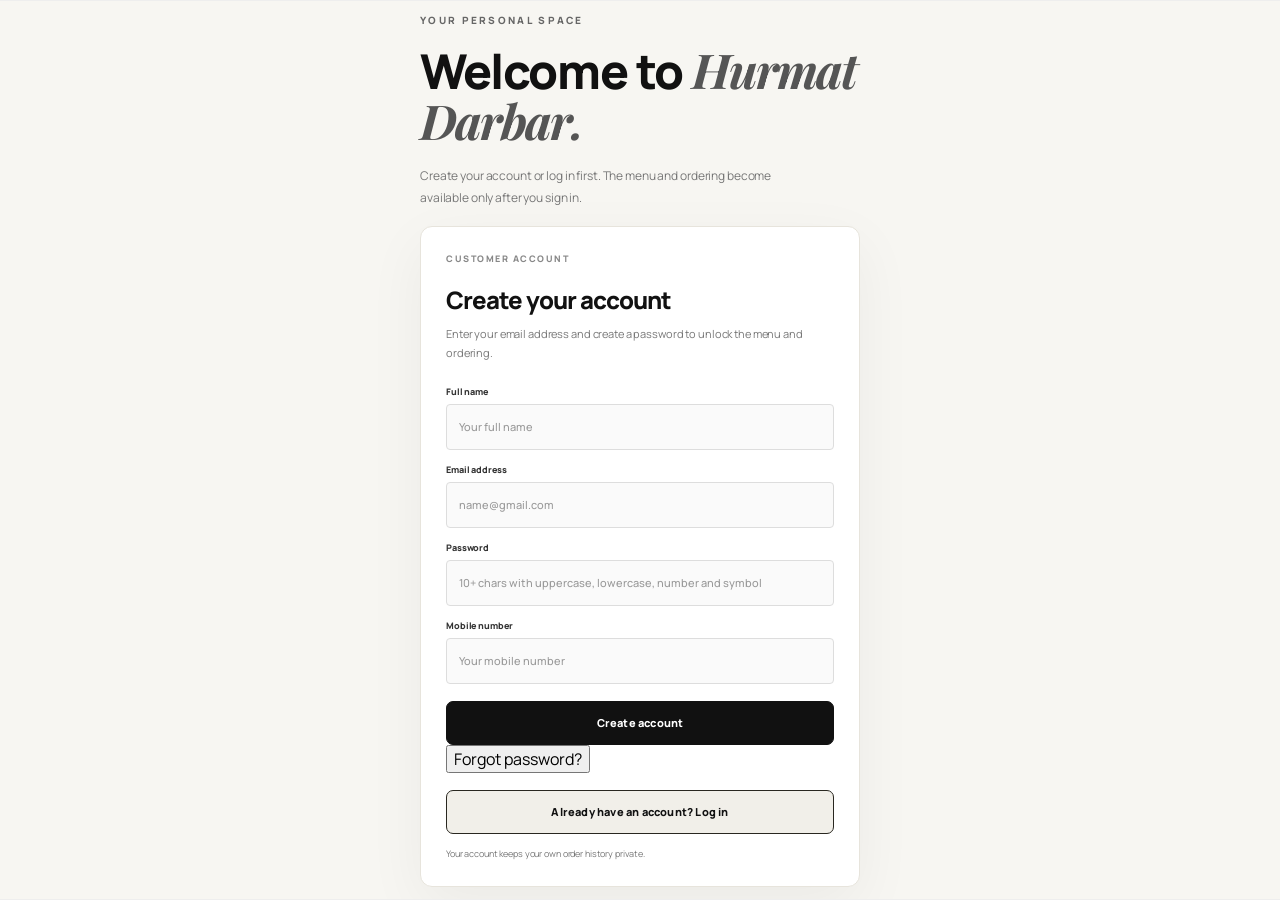
==== commit c84502c0: "Add push notification controls and forgot password action" ====
--- a/hurmat-darbar/index.html
+++ b/hurmat-darbar/index.html
@@ -6,7 +6,7 @@
 <title>Order Online | Hurmat Darbar</title>
 <link rel="preconnect" href="https://fonts.googleapis.com"><link rel="preconnect" href="https://fonts.gstatic.com" crossorigin>
 <link href="https://fonts.googleapis.com/css2?family=Manrope:wght@400;500;600;700;800&family=Playfair+Display:wght@600;700;800&display=swap" rel="stylesheet">
-<link rel="stylesheet" href="styles.css?v=customer-auth-fix-20261101-8">
+<link rel="stylesheet" href="styles.css?v=customer-push-20261101-1">
 <style id="mandatory-customer-auth-lock">body.customer-locked{overflow:hidden!important}body.customer-locked>header,body.customer-locked>footer,body.customer-locked>main>*:not(#my-account),body.customer-locked>#cart-panel,body.customer-locked>#cart-scrim,body.customer-locked>#mobile-cart-bar,body.customer-locked>#order-success{display:none!important}body.customer-locked>main{display:block!important}body.customer-locked #my-account{position:fixed!important;inset:0!important;z-index:99999!important;display:flex!important;flex-direction:column!important;justify-content:center!important;overflow-y:auto!important;margin:0!important;padding:28px 18px!important;background:#f7f6f2!important;color:#171717!important}</style><link rel="manifest" href="manifest.webmanifest"><link rel="icon" href="assets/hurmat-logo-repo.png" type="image/png">
 <link rel="apple-touch-icon" href="assets/hurmat-logo-repo.png"><meta name="apple-mobile-web-app-capable" content="yes"><meta name="apple-mobile-web-app-status-bar-style" content="default">
 </head>
@@ -44,7 +44,7 @@
         <label for="account-email">Email address</label><input id="account-email" type="email" autocomplete="email" required placeholder="name@gmail.com">
         <label for="account-password">Password</label><input id="account-password" type="password" autocomplete="new-password" minlength="10" required placeholder="10+ chars with uppercase, lowercase, number and symbol">
         <label for="account-phone">Mobile number</label><input id="account-phone" type="tel" inputmode="tel" autocomplete="tel" maxlength="20" placeholder="Your mobile number">
-        <button class="btn primary" id="customer-auth-submit" type="submit">Create account</button>
+        <button class="btn primary" id="customer-auth-submit" type="submit">Create account</button><button class="auth-forgot-link" id="customer-forgot-password" type="button">Forgot password?</button>
         <button class="btn ghost" id="customer-auth-switch" type="button">Already have an account? Log in</button>
         
         <small id="customer-auth-message" role="status">Your account keeps your own order history private.</small>
@@ -65,7 +65,7 @@
     <div class="section-head"><div><p class="eyebrow">YOUR HURMAT DARBAR ACCOUNT</p><h2>My <span>Orders.</span></h2><p class="menu-intro">Your order status and payment verification update automatically.</p></div></div>
     <div id="my-orders-list" class="my-orders-list" aria-live="polite"><p class="my-orders-empty">Loading your orders…</p></div>
   </section>
-  <section class="customer-tools" id="customer-notifications" hidden><div class="section-head"><div><p class="eyebrow">LIVE ORDER UPDATES</p><h2>Your <span>Notifications.</span></h2><p class="menu-intro">Order, delivery, availability and refund updates in one place.</p></div><button class="btn ghost" id="enable-customer-alerts" type="button">Enable browser alerts</button></div><div id="customer-notifications-list" class="customer-notifications-list" aria-live="polite"><p class="my-orders-empty">Sign in to view notifications.</p></div><small class="notification-note">Browser alerts work while this website is open. Background push notifications require additional secure server configuration.</small></section>
+  <section class="customer-tools" id="customer-notifications" hidden><div class="section-head"><div><p class="eyebrow">LIVE ORDER UPDATES</p><h2>Your <span>Notifications.</span></h2><p class="menu-intro">Order, delivery, availability and refund updates in one place.</p></div><div class="notification-controls"><button class="btn ghost" id="enable-customer-alerts" type="button">Enable push notifications</button><button class="btn ghost" id="disable-customer-alerts" type="button" hidden>Disable on this device</button></div></div><div id="customer-notifications-list" class="customer-notifications-list" aria-live="polite"><p class="my-orders-empty">Sign in to view notifications.</p></div><small class="notification-note">Allow notifications in your browser to receive order updates even when the website is closed. You can disable push on this device any time.</small></section>
   <section class="visit" id="visit"><div><p class="eyebrow">COME BY AND SAY HELLO</p><h2>Meet us<br><span>in Uri.</span></h2><p>For questions about your order, delivery coverage or reservations, contact the restaurant team.</p><a class="btn light" href="https://www.google.com/maps/search/?api=1&query=Hurmat+Darbar+Uri+Jammu+Kashmir" target="_blank" rel="noopener">Get directions ↗</a></div><div class="details"><div><small>ADDRESS</small><p>Opposite Tehsil,<br>Uri, Baramulla, J&K – 193123</p></div><div><small>PHONE</small><p><a href="tel:+919797151590">+91 97971 51590</a></p></div><div><small>EMAIL</small><p><a href="mailto:darbarhurmat@gmail.com">darbarhurmat@gmail.com</a></p></div><div><small>HOURS</small><p>Every day<br>9:00 AM – 11:00 PM</p></div></div></section>
 </main>
 <aside class="cart-panel" id="cart-panel" aria-label="Your shopping bag" aria-modal="true">
@@ -92,5 +92,5 @@
 </div>
 <nav class="customer-bottom-nav" id="customer-bottom-nav" aria-label="Customer dashboard" hidden><button type="button" data-customer-tab="menu"><span>⌂</span><small>Menu</small></button><button type="button" data-customer-tab="profile" class="active"><span>◉</span><small>My Profile</small></button><button type="button" data-customer-tab="orders"><span>▤</span><small>My Orders</small></button><button type="button" data-customer-tab="notifications"><span>♢</span><small>Alerts <b id="customer-notification-count" hidden>0</b></small></button></nav>
 <footer><a class="logo" href="#home"><img class="brand-logo" src="assets/hurmat-logo-repo.png" alt="Hurmat Darbar logo" width="48" height="48"><span>HURMAT <b>DARBAR</b><small>URI · JAMMU & KASHMIR</small></span></a><p>Good food. Warm hospitality. Memorable moments.</p><span>© <span id="year"></span> Hurmat Darbar · <a href="tel:+919797151590" aria-label="Contact restaurant">Contact restaurant</a></span></footer>
-<script type="module" src="script.js?v=customer-auth-fix-20261101-8"></script>
+<script type="module" src="script.js?v=customer-push-20261101-1"></script>
 </body></html>
--- a/hurmat-darbar/styles.css
+++ b/hurmat-darbar/styles.css
@@ -1205,3 +1205,6 @@
 body.customer-locked #my-account #customer-auth-form #customer-auth-submit{
   position:relative!important;z-index:2!important;pointer-events:auto!important;
 }
+
+/* Customer notification inbox */
+.customer-notifications-list{display:grid;gap:12px}.customer-notification{padding:16px;border:1px solid var(--line,#dedbd2);border-radius:14px;background:var(--card,#fff)}.customer-notification.unread{border-color:#b28b45;background:#fffdf7}.customer-notification-head{display:flex;justify-content:space-between;gap:12px;align-items:flex-start}.customer-notification-head strong{font-size:14px}.customer-notification-head small,.notification-note{color:#777;font-size:11px}.customer-notification p{margin:8px 0;font-size:13px;line-height:1.55}.notification-read,.notification-order-link{border:0;background:transparent;color:#80602b;font-weight:700;padding:6px 10px 6px 0;cursor:pointer;font-size:12px}.customer-bottom-nav [data-customer-tab="notifications"] b{display:inline-flex;align-items:center;justify-content:center;min-width:15px;height:15px;padding:0 4px;border-radius:20px;background:#a33;color:#fff;font-size:9px}.customer-bottom-nav [data-customer-tab="notifications"] b[hidden]{display:none}
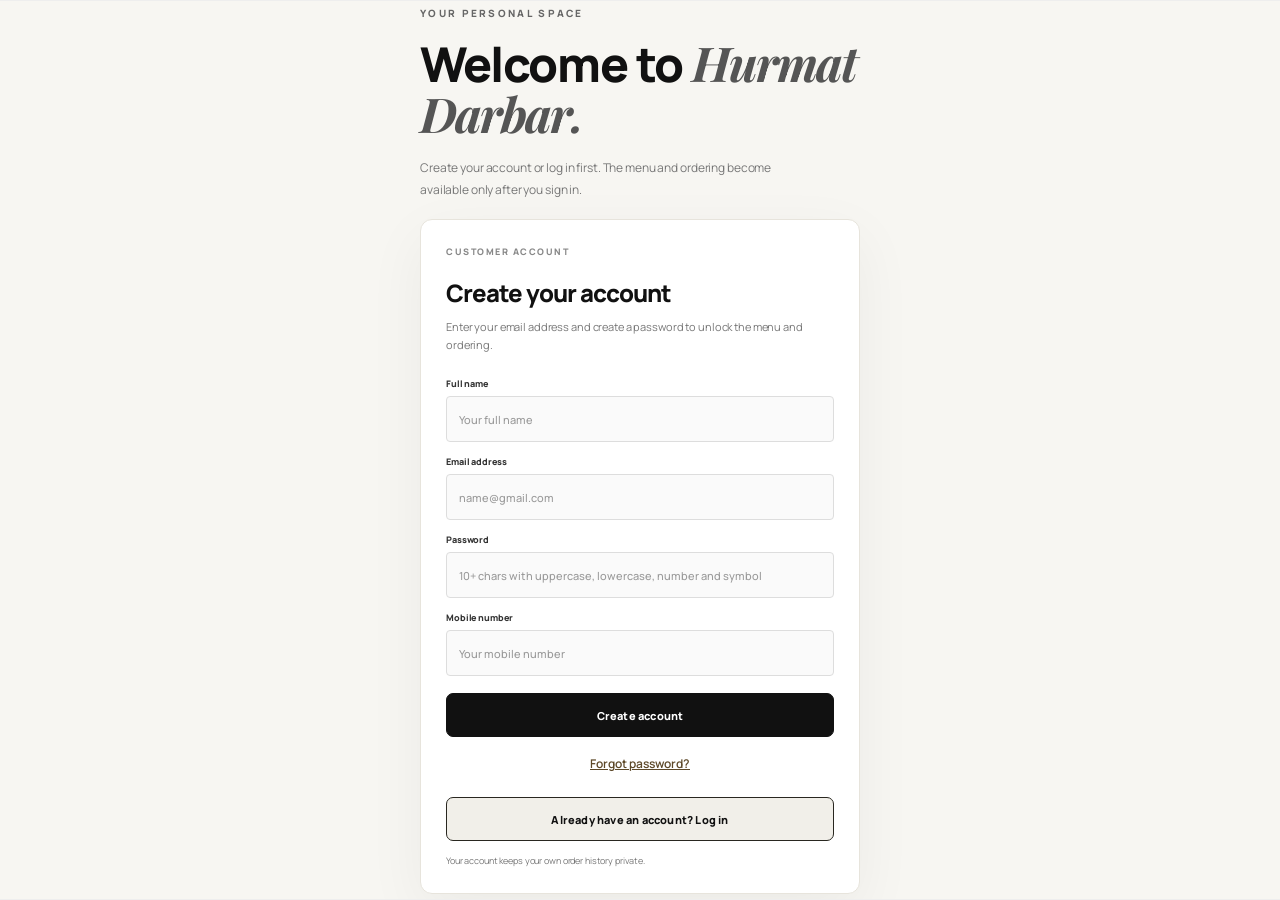
==== commit e814101d: "Bust customer auth frontend cache after JavaScript fix" ====
--- a/hurmat-darbar/index.html
+++ b/hurmat-darbar/index.html
@@ -6,7 +6,7 @@
 <title>Order Online | Hurmat Darbar</title>
 <link rel="preconnect" href="https://fonts.googleapis.com"><link rel="preconnect" href="https://fonts.gstatic.com" crossorigin>
 <link href="https://fonts.googleapis.com/css2?family=Manrope:wght@400;500;600;700;800&family=Playfair+Display:wght@600;700;800&display=swap" rel="stylesheet">
-<link rel="stylesheet" href="styles.css?v=customer-push-20261101-1">
+<link rel="stylesheet" href="styles.css?v=customer-auth-hotfix-20261101-2">
 <style id="mandatory-customer-auth-lock">body.customer-locked{overflow:hidden!important}body.customer-locked>header,body.customer-locked>footer,body.customer-locked>main>*:not(#my-account),body.customer-locked>#cart-panel,body.customer-locked>#cart-scrim,body.customer-locked>#mobile-cart-bar,body.customer-locked>#order-success{display:none!important}body.customer-locked>main{display:block!important}body.customer-locked #my-account{position:fixed!important;inset:0!important;z-index:99999!important;display:flex!important;flex-direction:column!important;justify-content:center!important;overflow-y:auto!important;margin:0!important;padding:28px 18px!important;background:#f7f6f2!important;color:#171717!important}</style><link rel="manifest" href="manifest.webmanifest"><link rel="icon" href="assets/hurmat-logo-repo.png" type="image/png">
 <link rel="apple-touch-icon" href="assets/hurmat-logo-repo.png"><meta name="apple-mobile-web-app-capable" content="yes"><meta name="apple-mobile-web-app-status-bar-style" content="default">
 </head>
@@ -92,5 +92,5 @@
 </div>
 <nav class="customer-bottom-nav" id="customer-bottom-nav" aria-label="Customer dashboard" hidden><button type="button" data-customer-tab="menu"><span>⌂</span><small>Menu</small></button><button type="button" data-customer-tab="profile" class="active"><span>◉</span><small>My Profile</small></button><button type="button" data-customer-tab="orders"><span>▤</span><small>My Orders</small></button><button type="button" data-customer-tab="notifications"><span>♢</span><small>Alerts <b id="customer-notification-count" hidden>0</b></small></button></nav>
 <footer><a class="logo" href="#home"><img class="brand-logo" src="assets/hurmat-logo-repo.png" alt="Hurmat Darbar logo" width="48" height="48"><span>HURMAT <b>DARBAR</b><small>URI · JAMMU & KASHMIR</small></span></a><p>Good food. Warm hospitality. Memorable moments.</p><span>© <span id="year"></span> Hurmat Darbar · <a href="tel:+919797151590" aria-label="Contact restaurant">Contact restaurant</a></span></footer>
-<script type="module" src="script.js?v=customer-push-20261101-1"></script>
+<script type="module" src="script.js?v=customer-auth-hotfix-20261101-2"></script>
 </body></html>
--- a/hurmat-darbar/styles.css
+++ b/hurmat-darbar/styles.css
@@ -1208,3 +1208,4 @@
 
 /* Customer notification inbox */
 .customer-notifications-list{display:grid;gap:12px}.customer-notification{padding:16px;border:1px solid var(--line,#dedbd2);border-radius:14px;background:var(--card,#fff)}.customer-notification.unread{border-color:#b28b45;background:#fffdf7}.customer-notification-head{display:flex;justify-content:space-between;gap:12px;align-items:flex-start}.customer-notification-head strong{font-size:14px}.customer-notification-head small,.notification-note{color:#777;font-size:11px}.customer-notification p{margin:8px 0;font-size:13px;line-height:1.55}.notification-read,.notification-order-link{border:0;background:transparent;color:#80602b;font-weight:700;padding:6px 10px 6px 0;cursor:pointer;font-size:12px}.customer-bottom-nav [data-customer-tab="notifications"] b{display:inline-flex;align-items:center;justify-content:center;min-width:15px;height:15px;padding:0 4px;border-radius:20px;background:#a33;color:#fff;font-size:9px}.customer-bottom-nav [data-customer-tab="notifications"] b[hidden]{display:none}
+\n.notification-controls{display:flex;gap:10px;flex-wrap:wrap}.auth-forgot-link{display:block;margin:10px auto 0;border:0;background:transparent;color:#5d4828;text-decoration:underline;font:600 12px Manrope,sans-serif;cursor:pointer;padding:8px}.notification-controls button[hidden]{display:none}\n
